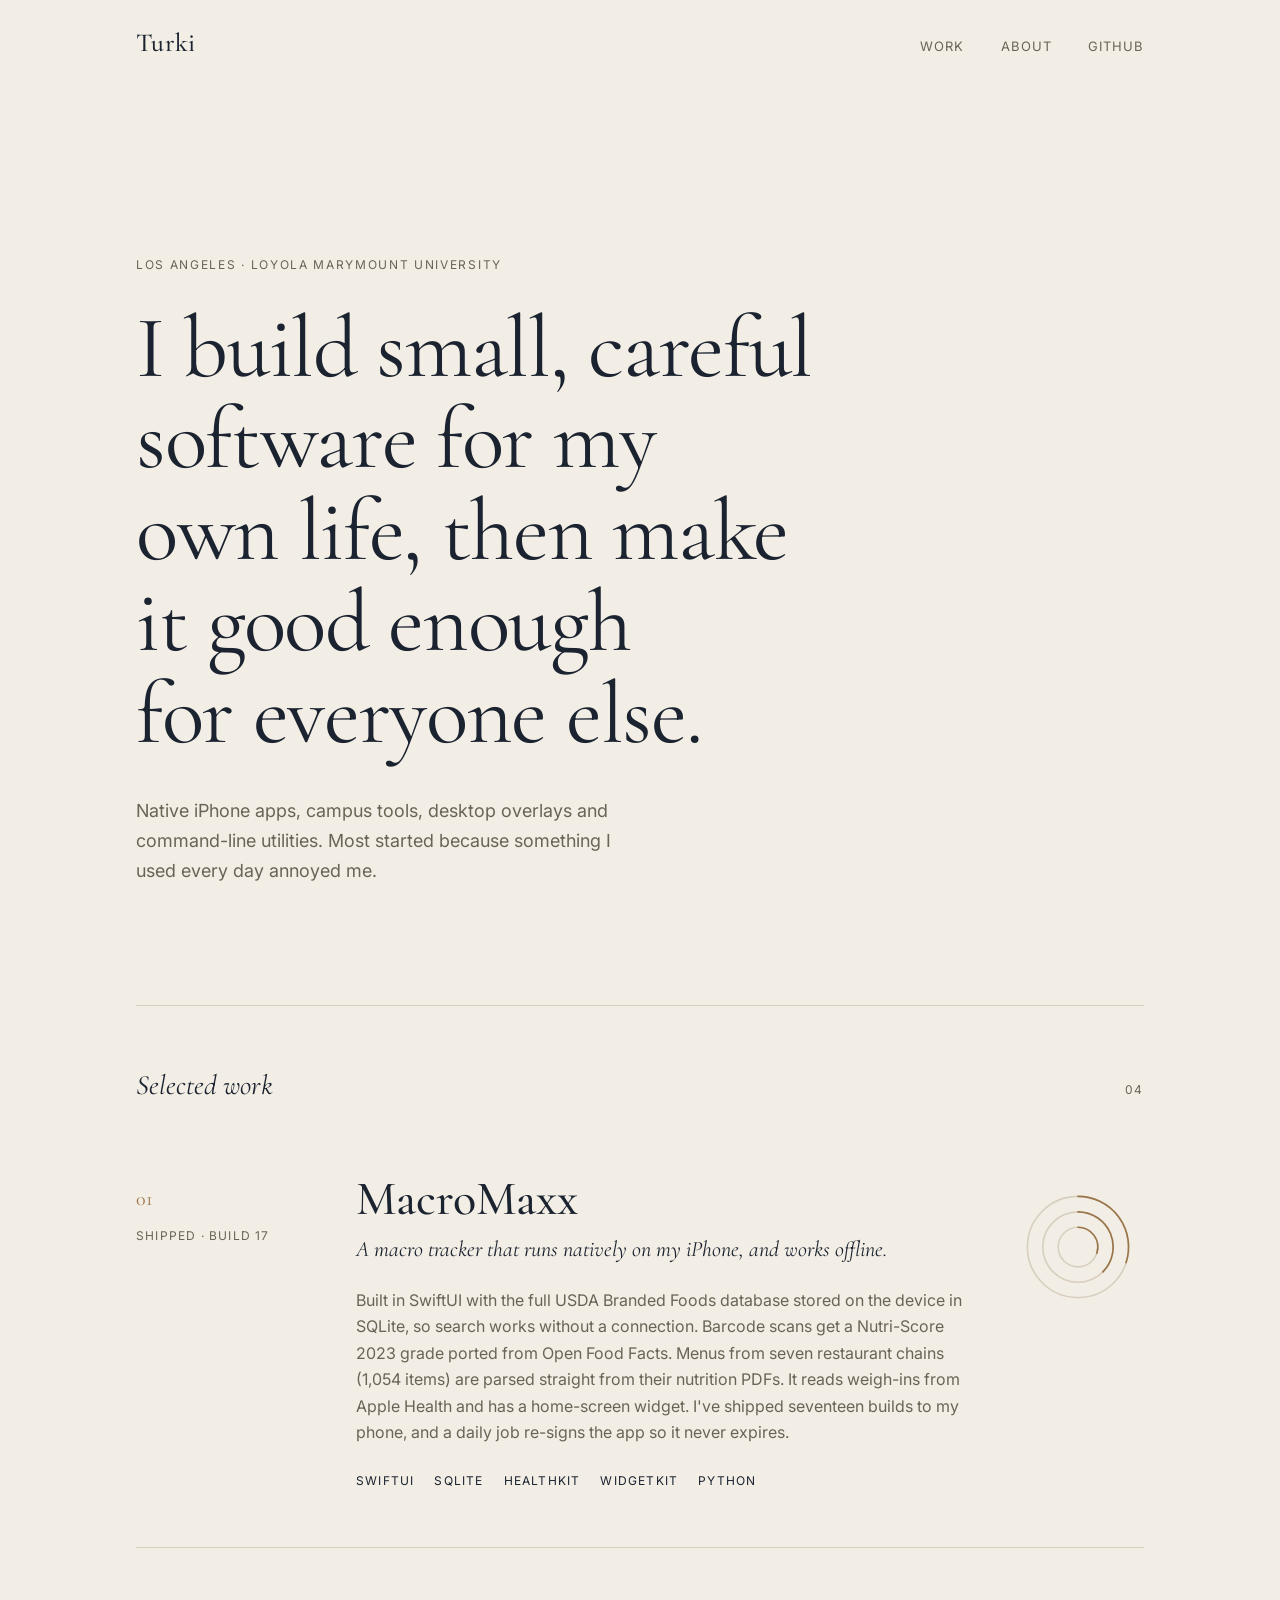
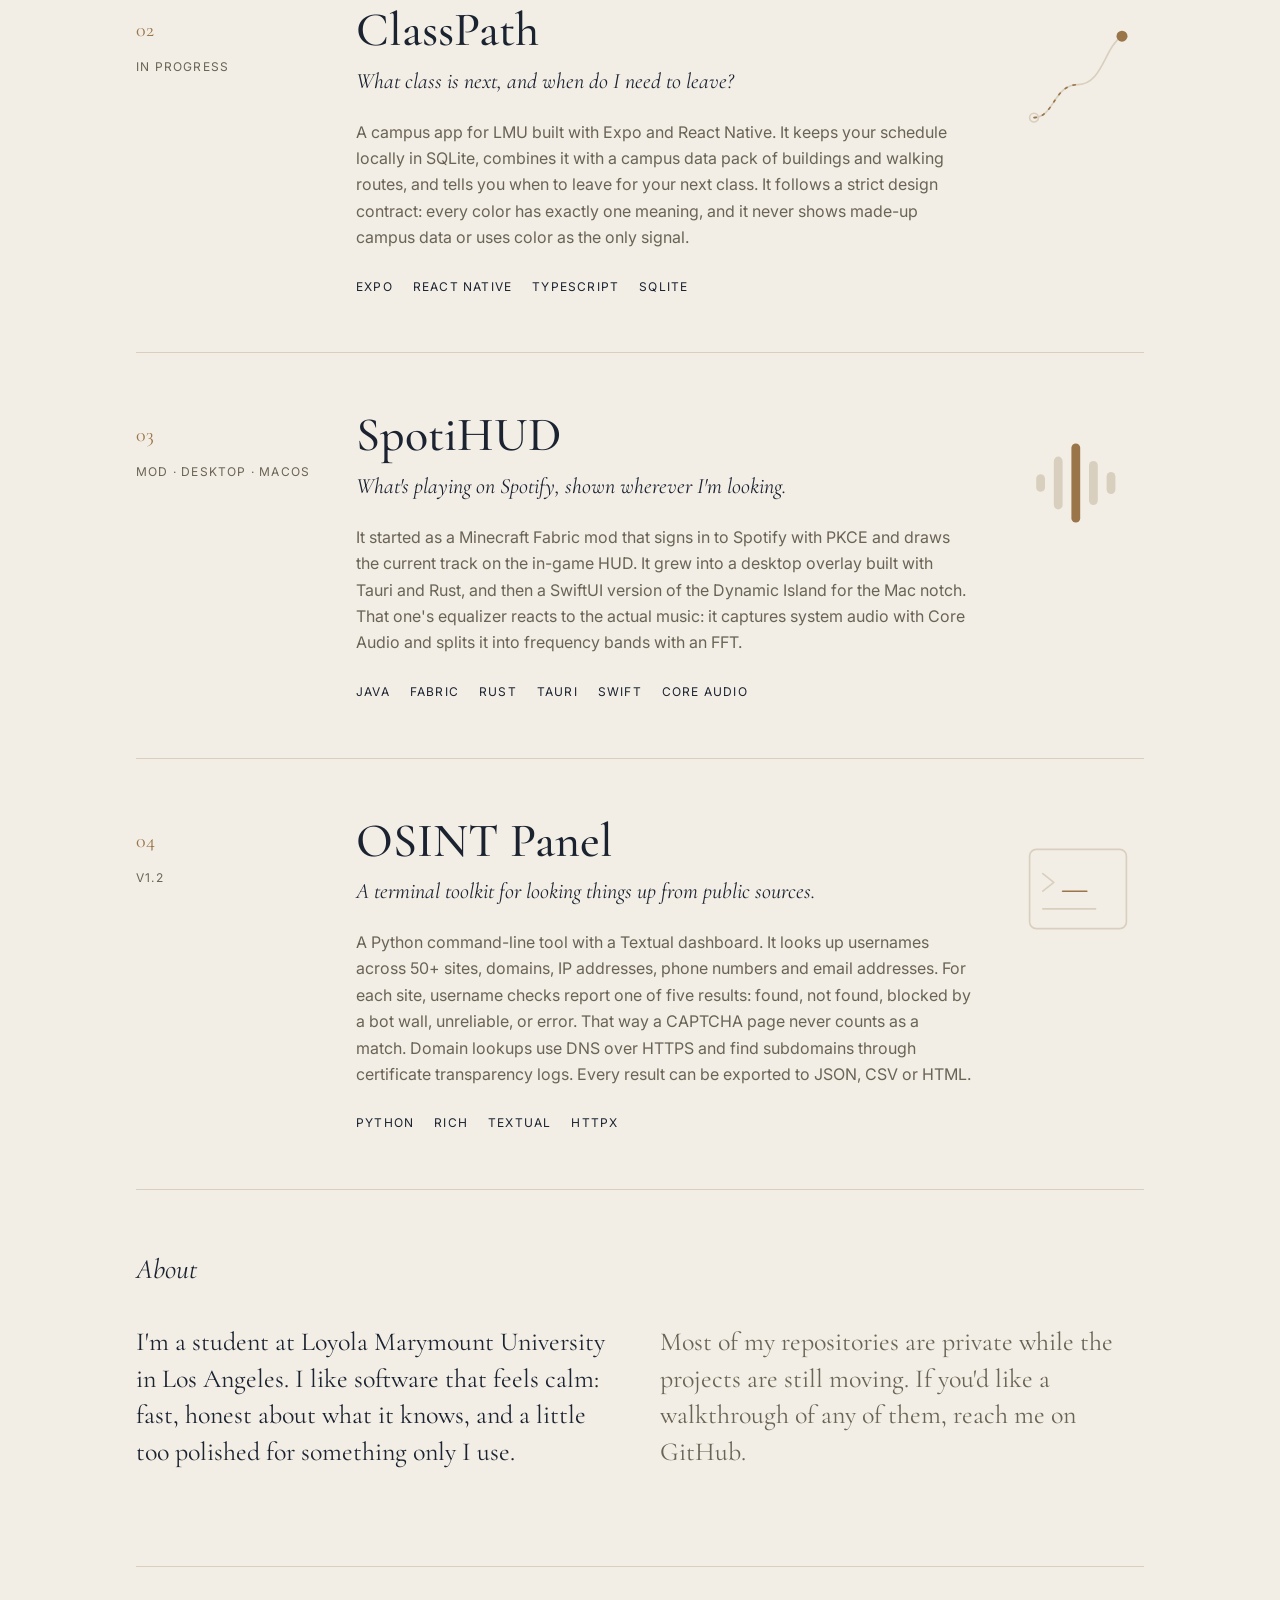
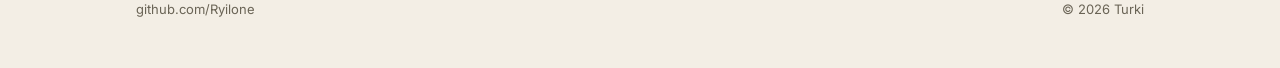
==== index.html @ 53dd29af "Initial portfolio site Co-Authored-By: Claude Opus 5.5 <noreply@anthropic.com>" ====
<!doctype html>
<html lang="en">
<head>
  <meta charset="utf-8">
  <meta name="viewport" content="width=device-width, initial-scale=1">
  <title>Turki — Software</title>
  <meta name="description" content="Turki builds careful, native-feeling software: an iPhone macro tracker, a campus schedule app, Spotify overlays, and developer tools.">
  <meta name="theme-color" content="#F3EEE5" media="(prefers-color-scheme: light)">
  <meta name="theme-color" content="#111419" media="(prefers-color-scheme: dark)">
  <link rel="icon" href="favicon.svg" type="image/svg+xml">
  <link rel="preconnect" href="https://fonts.googleapis.com">
  <link rel="preconnect" href="https://fonts.gstatic.com" crossorigin>
  <link href="https://fonts.googleapis.com/css2?family=Cormorant+Garamond:ital,wght@0,400;0,500;1,400&family=Inter:wght@400;500&display=swap" rel="stylesheet">
  <link rel="stylesheet" href="style.css">
</head>
<body>
  <header class="site-header">
    <a class="wordmark" href="#top">Turki</a>
    <nav aria-label="Primary">
      <a href="#work">Work</a>
      <a href="#about">About</a>
      <a href="https://github.com/Ryilone" rel="me">GitHub</a>
    </nav>
  </header>

  <main id="top">
    <section class="hero">
      <p class="eyebrow">Los Angeles · Loyola Marymount University</p>
      <h1>I build small, careful software for my own life, then make it good enough for everyone else.</h1>
      <p class="lede">Native iPhone apps, campus tools, desktop overlays and command-line utilities. Most started because something I used every day annoyed me.</p>
    </section>

    <section id="work" class="work" aria-labelledby="work-title">
      <div class="section-head">
        <h2 id="work-title">Selected work</h2>
        <span class="count">04</span>
      </div>

      <article class="project">
        <div class="project-meta">
          <span class="index">01</span>
          <span class="status">Shipped · Build 17</span>
        </div>
        <div class="project-body">
          <h3>MacroMaxx</h3>
          <p class="tagline">A macro tracker that runs natively on my iPhone, and works offline.</p>
          <p>Built in SwiftUI with the full USDA Branded Foods database stored on the device in SQLite, so search works without a connection. Barcode scans get a Nutri-Score 2023 grade ported from Open Food Facts. Menus from seven restaurant chains (1,054 items) are parsed straight from their nutrition PDFs. It reads weigh-ins from Apple Health and has a home-screen widget. I've shipped seventeen builds to my phone, and a daily job re-signs the app so it never expires.</p>
          <ul class="stack" aria-label="Built with">
            <li>SwiftUI</li><li>SQLite</li><li>HealthKit</li><li>WidgetKit</li><li>Python</li>
          </ul>
        </div>
        <figure class="motif" aria-hidden="true">
          <svg viewBox="0 0 120 120"><circle cx="60" cy="60" r="46"/><circle cx="60" cy="60" r="32"/><circle cx="60" cy="60" r="18"/><path class="accent" d="M60 14a46 46 0 0 1 43.7 60.2"/><path class="accent" d="M60 28a32 32 0 0 1 22.6 54.6"/><path class="accent" d="M60 42a18 18 0 0 1 17.1 23.6"/></svg>
        </figure>
      </article>

      <article class="project">
        <div class="project-meta">
          <span class="index">02</span>
          <span class="status">In progress</span>
        </div>
        <div class="project-body">
          <h3>ClassPath</h3>
          <p class="tagline">What class is next, and when do I need to leave?</p>
          <p>A campus app for LMU built with Expo and React Native. It keeps your schedule locally in SQLite, combines it with a campus data pack of buildings and walking routes, and tells you when to leave for your next class. It follows a strict design contract: every color has exactly one meaning, and it never shows made-up campus data or uses color as the only signal.</p>
          <ul class="stack" aria-label="Built with">
            <li>Expo</li><li>React Native</li><li>TypeScript</li><li>SQLite</li>
          </ul>
        </div>
        <figure class="motif" aria-hidden="true">
          <svg viewBox="0 0 120 120"><path d="M20 96c18 0 18-30 40-30s24-34 40-44"/><circle cx="20" cy="96" r="4"/><circle class="fill-accent" cx="100" cy="22" r="5"/><path class="accent dashed" d="M20 96c18 0 18-30 40-30"/></svg>
        </figure>
      </article>

      <article class="project">
        <div class="project-meta">
          <span class="index">03</span>
          <span class="status">Mod · Desktop · macOS</span>
        </div>
        <div class="project-body">
          <h3>SpotiHUD</h3>
          <p class="tagline">What's playing on Spotify, shown wherever I'm looking.</p>
          <p>It started as a Minecraft Fabric mod that signs in to Spotify with PKCE and draws the current track on the in-game HUD. It grew into a desktop overlay built with Tauri and Rust, and then a SwiftUI version of the Dynamic Island for the Mac notch. That one's equalizer reacts to the actual music: it captures system audio with Core Audio and splits it into frequency bands with an FFT.</p>
          <ul class="stack" aria-label="Built with">
            <li>Java</li><li>Fabric</li><li>Rust</li><li>Tauri</li><li>Swift</li><li>Core Audio</li>
          </ul>
        </div>
        <figure class="motif" aria-hidden="true">
          <svg viewBox="0 0 120 120"><g class="bars"><rect x="22" y="52" width="8" height="16" rx="4"/><rect x="38" y="36" width="8" height="48" rx="4"/><rect class="fill-accent" x="54" y="24" width="8" height="72" rx="4"/><rect x="70" y="40" width="8" height="40" rx="4"/><rect x="86" y="50" width="8" height="20" rx="4"/></g></svg>
        </figure>
      </article>

      <article class="project">
        <div class="project-meta">
          <span class="index">04</span>
          <span class="status">v1.2</span>
        </div>
        <div class="project-body">
          <h3>OSINT Panel</h3>
          <p class="tagline">A terminal toolkit for looking things up from public sources.</p>
          <p>A Python command-line tool with a Textual dashboard. It looks up usernames across 50+ sites, domains, IP addresses, phone numbers and email addresses. For each site, username checks report one of five results: found, not found, blocked by a bot wall, unreliable, or error. That way a CAPTCHA page never counts as a match. Domain lookups use DNS over HTTPS and find subdomains through certificate transparency logs. Every result can be exported to JSON, CSV or HTML.</p>
          <ul class="stack" aria-label="Built with">
            <li>Python</li><li>Rich</li><li>Textual</li><li>httpx</li>
          </ul>
        </div>
        <figure class="motif" aria-hidden="true">
          <svg viewBox="0 0 120 120"><rect x="16" y="24" width="88" height="72" rx="6"/><path d="M28 46l10 8-10 8"/><path class="accent" d="M46 62h22"/><path d="M28 78h48"/></svg>
        </figure>
      </article>
    </section>

    <section id="about" class="about" aria-labelledby="about-title">
      <div class="section-head">
        <h2 id="about-title">About</h2>
      </div>
      <div class="about-body">
        <p>I'm a student at Loyola Marymount University in Los Angeles. I like software that feels calm: fast, honest about what it knows, and a little too polished for something only I use.</p>
        <p>Most of my repositories are private while the projects are still moving. If you'd like a walkthrough of any of them, reach me on GitHub.</p>
      </div>
    </section>
  </main>

  <footer class="site-footer">
    <a href="https://github.com/Ryilone" rel="me">github.com/Ryilone</a>
    <span>© 2026 Turki</span>
  </footer>
</body>
</html>
---- style.css ----
:root {
  --bg: #F3EEE5;
  --surface: #EBE4D8;
  --ink: #1B2331;
  --muted: #6A6456;
  --line: #D8CFBF;
  --accent: #9A7549;
  --serif: "Cormorant Garamond", "Iowan Old Style", Georgia, serif;
  --sans: "Inter", -apple-system, BlinkMacSystemFont, "Helvetica Neue", sans-serif;
  --gutter: clamp(20px, 5vw, 56px);
  --max: 1120px;
  color-scheme: light dark;
}

@media (prefers-color-scheme: dark) {
  :root {
    --bg: #111419;
    --surface: #181C23;
    --ink: #ECE5D8;
    --muted: #9A9384;
    --line: #2A2F38;
    --accent: #C29C6B;
  }
}

*, *::before, *::after { box-sizing: border-box; }

html { scroll-behavior: smooth; }
@media (prefers-reduced-motion: reduce) { html { scroll-behavior: auto; } }

body {
  margin: 0;
  background: var(--bg);
  color: var(--ink);
  font-family: var(--sans);
  font-size: 16px;
  line-height: 1.65;
  -webkit-font-smoothing: antialiased;
  text-rendering: optimizeLegibility;
}

a { color: inherit; text-decoration: none; }
a:focus-visible { outline: 1px solid var(--accent); outline-offset: 4px; }

/* Header */
.site-header {
  position: sticky;
  top: 0;
  z-index: 10;
  display: flex;
  align-items: baseline;
  justify-content: space-between;
  padding: 22px max(var(--gutter), calc((100% - var(--max)) / 2 + var(--gutter)));
  background: color-mix(in srgb, var(--bg) 88%, transparent);
  backdrop-filter: blur(8px);
  -webkit-backdrop-filter: blur(8px);
}
.wordmark {
  font-family: var(--serif);
  font-size: 26px;
  font-weight: 500;
  letter-spacing: 0.01em;
}
.site-header nav { display: flex; gap: clamp(18px, 3vw, 36px); }
.site-header nav a {
  font-size: 13px;
  letter-spacing: 0.08em;
  text-transform: uppercase;
  color: var(--muted);
  transition: color 160ms ease;
}
.site-header nav a:hover { color: var(--ink); }

main, .site-footer {
  max-width: var(--max);
  margin: 0 auto;
  padding: 0 var(--gutter);
}

/* Hero */
.hero {
  padding: clamp(72px, 14vw, 168px) 0 clamp(64px, 10vw, 120px);
  border-bottom: 1px solid var(--line);
}
.eyebrow {
  margin: 0 0 28px;
  font-size: 12px;
  letter-spacing: 0.14em;
  text-transform: uppercase;
  color: var(--muted);
}
.hero h1 {
  margin: 0;
  max-width: 19ch;
  font-family: var(--serif);
  font-weight: 400;
  font-size: clamp(40px, 7.2vw, 88px);
  line-height: 1.04;
  letter-spacing: -0.015em;
  text-wrap: balance;
}
.lede {
  margin: 36px 0 0;
  max-width: 46ch;
  font-size: clamp(16px, 1.6vw, 18px);
  color: var(--muted);
}

/* Sections */
.section-head {
  display: flex;
  align-items: baseline;
  justify-content: space-between;
  padding: 56px 0 8px;
}
.section-head h2 {
  margin: 0;
  font-family: var(--serif);
  font-style: italic;
  font-weight: 400;
  font-size: 28px;
}
.count {
  font-size: 12px;
  letter-spacing: 0.14em;
  color: var(--muted);
}

/* Projects */
.project {
  display: grid;
  grid-template-columns: 180px minmax(0, 1fr) 132px;
  gap: 40px;
  padding: 56px 0;
  border-bottom: 1px solid var(--line);
}
.project-meta {
  display: flex;
  flex-direction: column;
  gap: 10px;
  padding-top: 10px;
}
.index {
  font-family: var(--serif);
  font-size: 20px;
  color: var(--accent);
}
.status {
  font-size: 12px;
  letter-spacing: 0.1em;
  text-transform: uppercase;
  color: var(--muted);
}
.project h3 {
  margin: 0;
  font-family: var(--serif);
  font-weight: 500;
  font-size: clamp(34px, 4.4vw, 48px);
  line-height: 1.1;
}
.tagline {
  margin: 10px 0 22px;
  font-family: var(--serif);
  font-style: italic;
  font-size: 22px;
  line-height: 1.35;
}
.project-body > p:not(.tagline) {
  margin: 0;
  max-width: 62ch;
  color: var(--muted);
}
.stack {
  display: flex;
  flex-wrap: wrap;
  gap: 8px 20px;
  margin: 26px 0 0;
  padding: 0;
  list-style: none;
}
.stack li {
  font-size: 12px;
  letter-spacing: 0.1em;
  text-transform: uppercase;
}

/* Motifs: thin line drawings, one accent stroke each */
.motif { margin: 0; padding-top: 8px; }
.motif svg {
  width: 100%;
  height: auto;
  fill: none;
  stroke: var(--line);
  stroke-width: 1.5;
  stroke-linecap: round;
  stroke-linejoin: round;
}
.motif .accent { stroke: var(--accent); }
.motif .dashed { stroke-dasharray: 2 6; }
.motif .fill-accent { fill: var(--accent); stroke: none; }
.motif .bars rect { fill: var(--line); stroke: none; }
.motif .bars rect.fill-accent { fill: var(--accent); }
@media (prefers-color-scheme: dark) {
  .motif svg { stroke: #3A404A; }
  .motif .bars rect { fill: #3A404A; }
}

/* About */
.about { padding-bottom: 96px; border-bottom: 1px solid var(--line); }
.about-body {
  display: grid;
  grid-template-columns: repeat(2, minmax(0, 1fr));
  gap: 40px;
  padding-top: 24px;
}
.about-body p {
  margin: 0;
  font-family: var(--serif);
  font-size: clamp(21px, 2.2vw, 26px);
  line-height: 1.4;
}
.about-body p + p { color: var(--muted); }

/* Footer */
.site-footer {
  display: flex;
  justify-content: space-between;
  gap: 16px;
  padding-top: 32px;
  padding-bottom: 48px;
  font-size: 13px;
  color: var(--muted);
}
.site-footer a:hover { color: var(--ink); }

/* Responsive */
@media (max-width: 860px) {
  .project { grid-template-columns: minmax(0, 1fr) 88px; gap: 24px 28px; }
  .project-meta { grid-column: 1 / -1; flex-direction: row; align-items: baseline; gap: 16px; padding: 0; }
  .motif { grid-row: 2; grid-column: 2; }
}
@media (max-width: 600px) {
  .site-header nav a:nth-child(2) { display: none; }
  .project { grid-template-columns: minmax(0, 1fr); padding: 44px 0; }
  .motif { display: none; }
  .about-body { grid-template-columns: minmax(0, 1fr); gap: 20px; }
  .site-footer { flex-direction: column; }
}
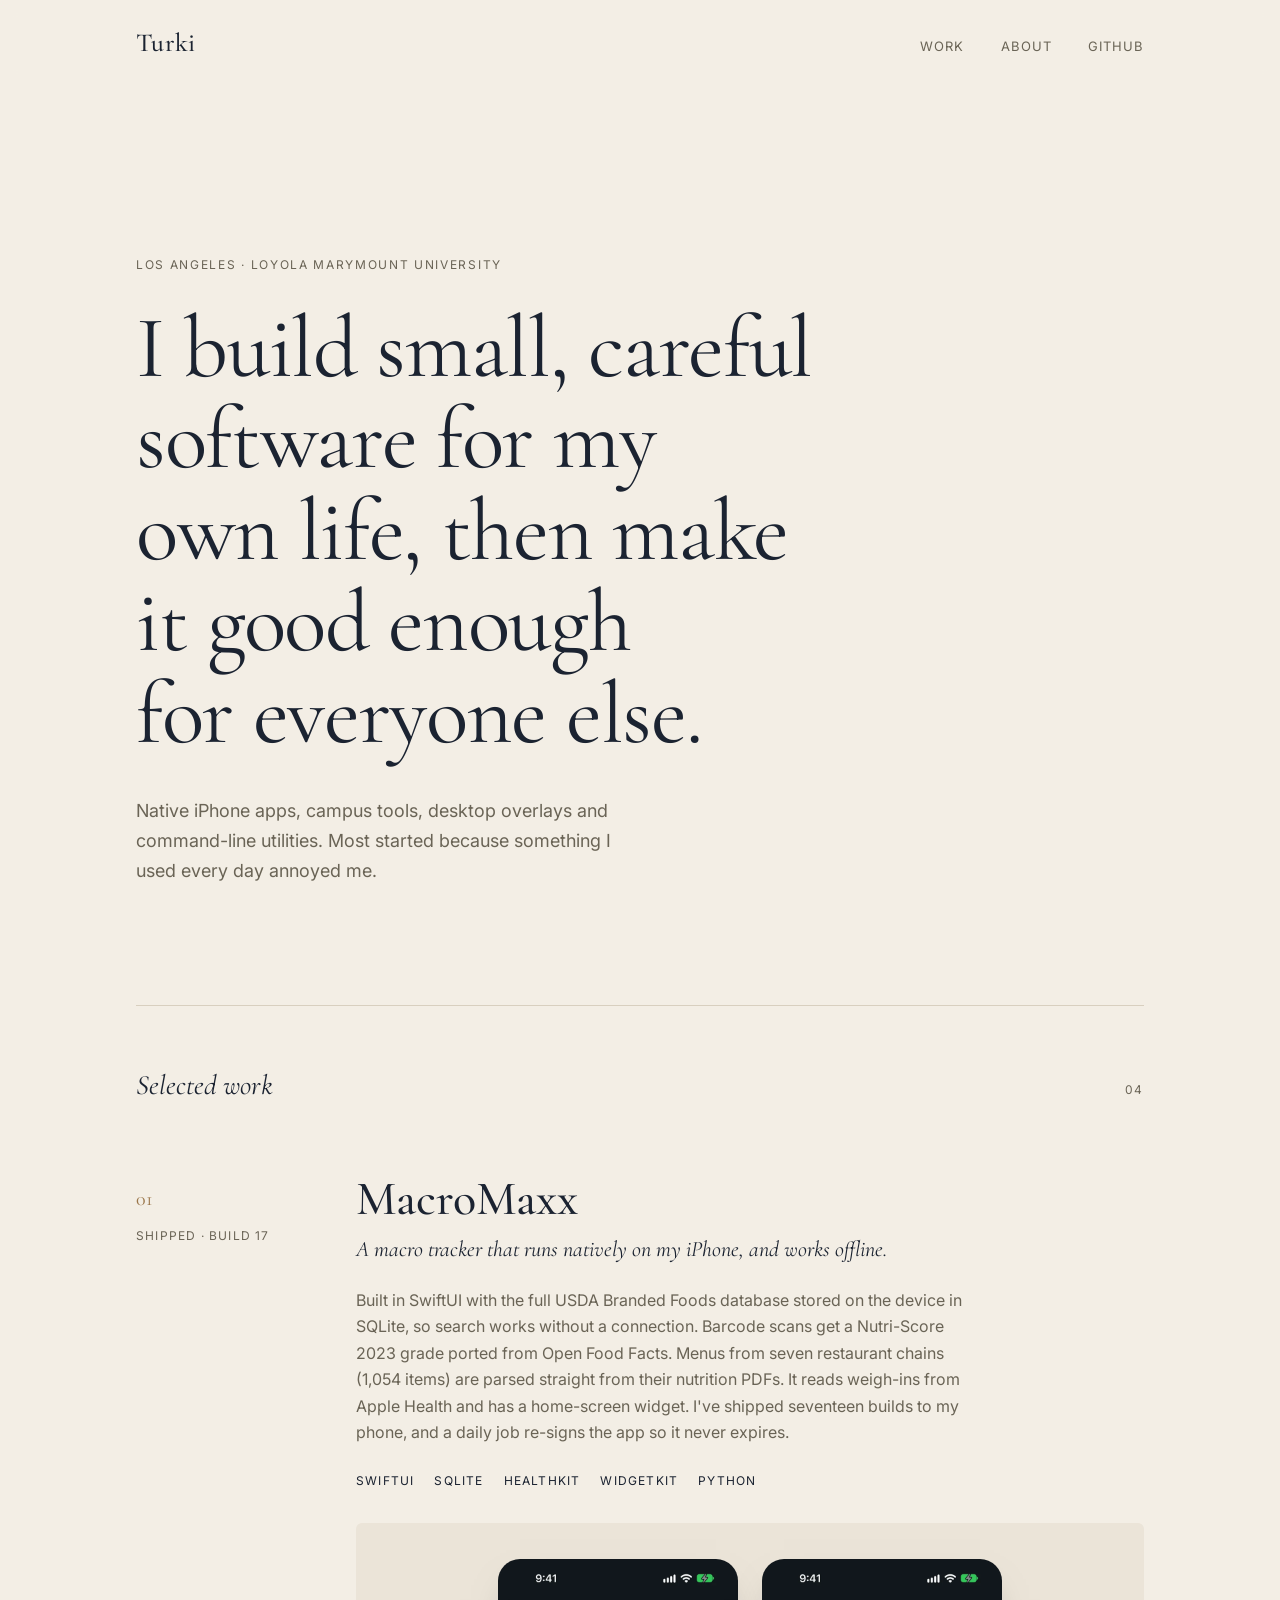
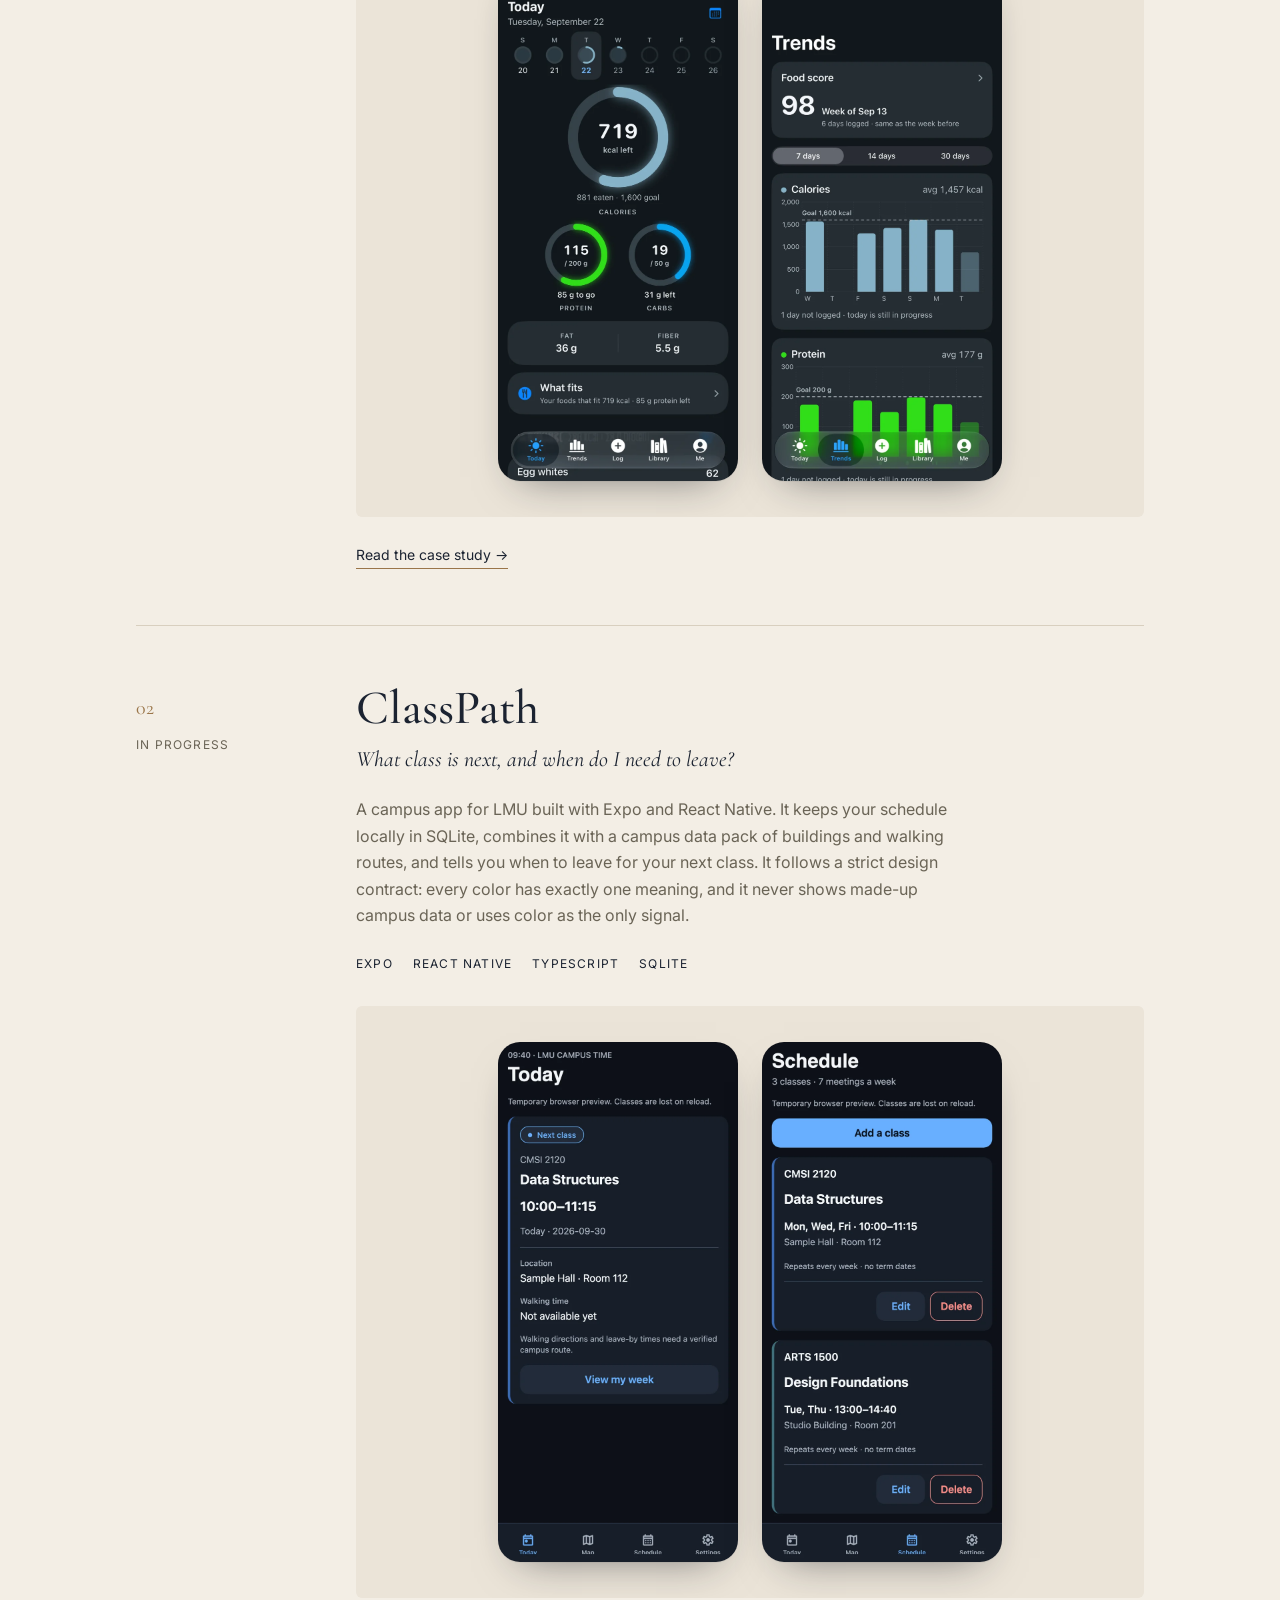
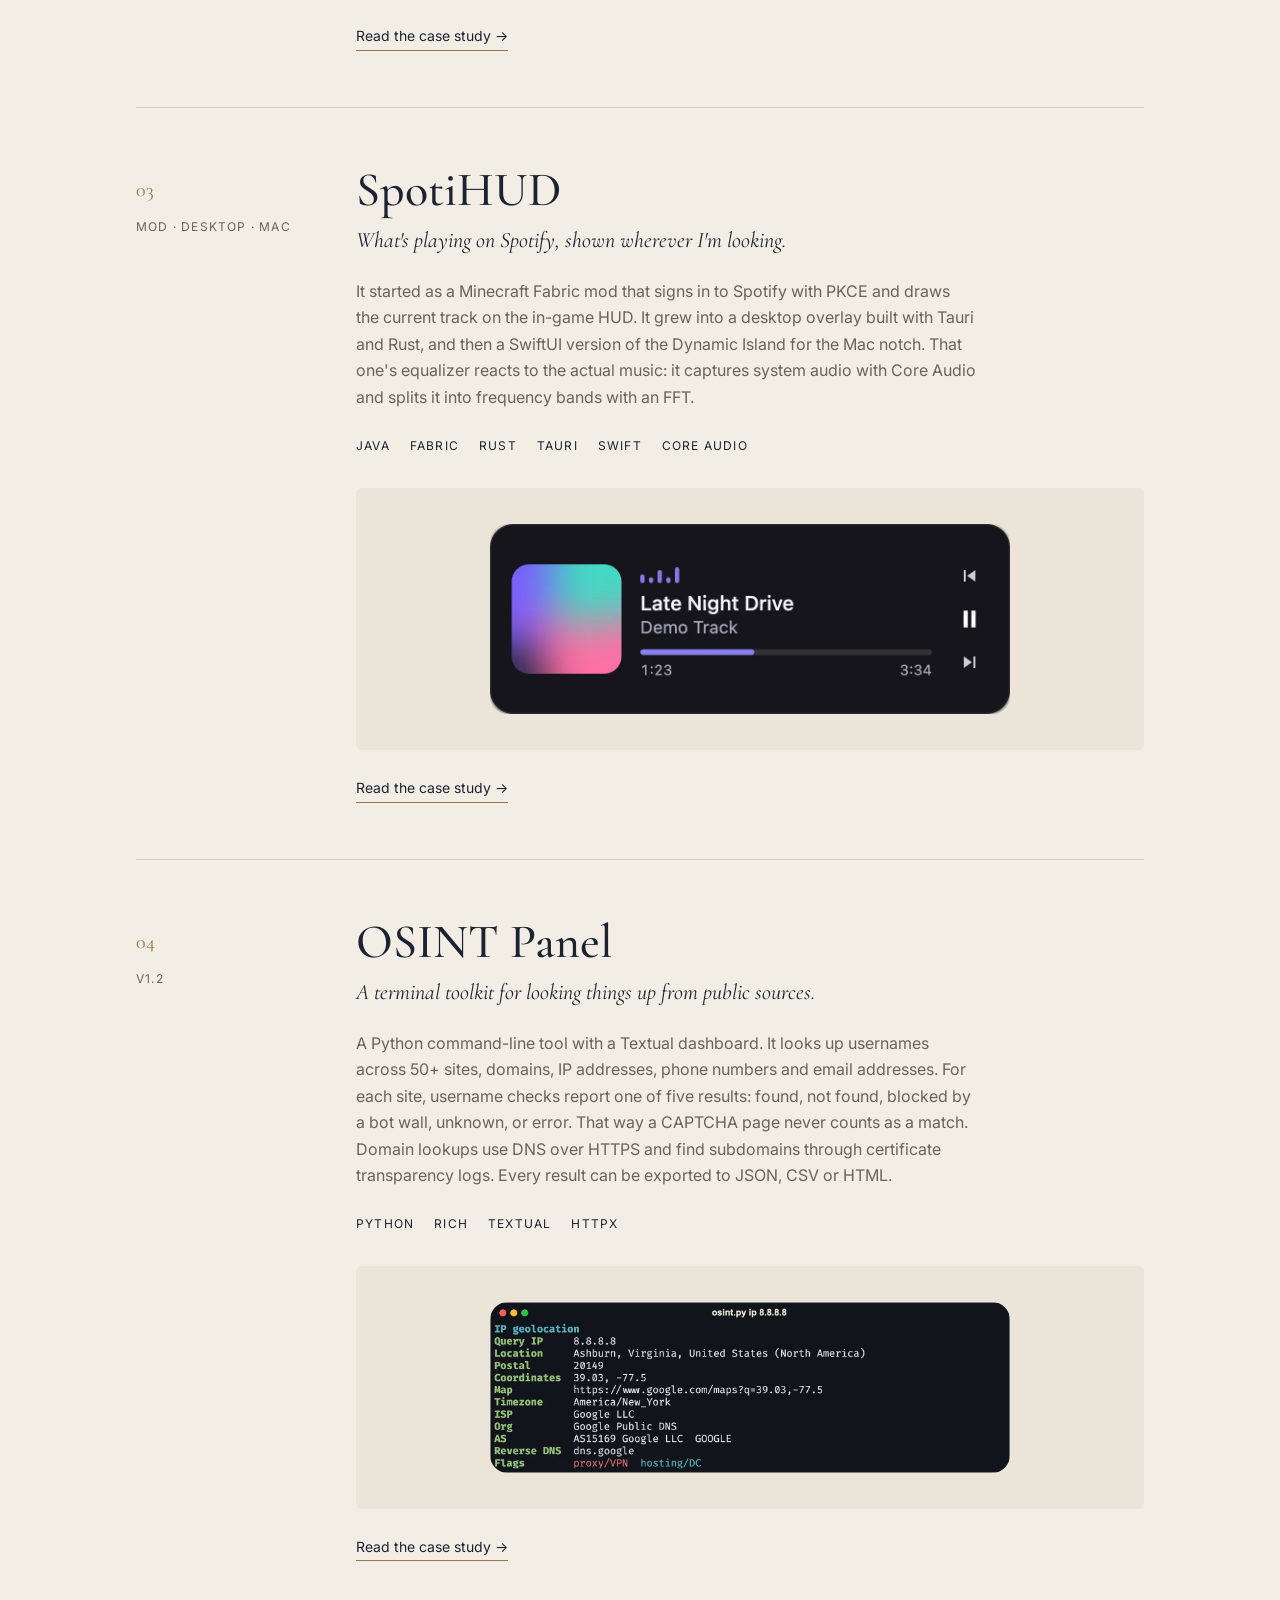
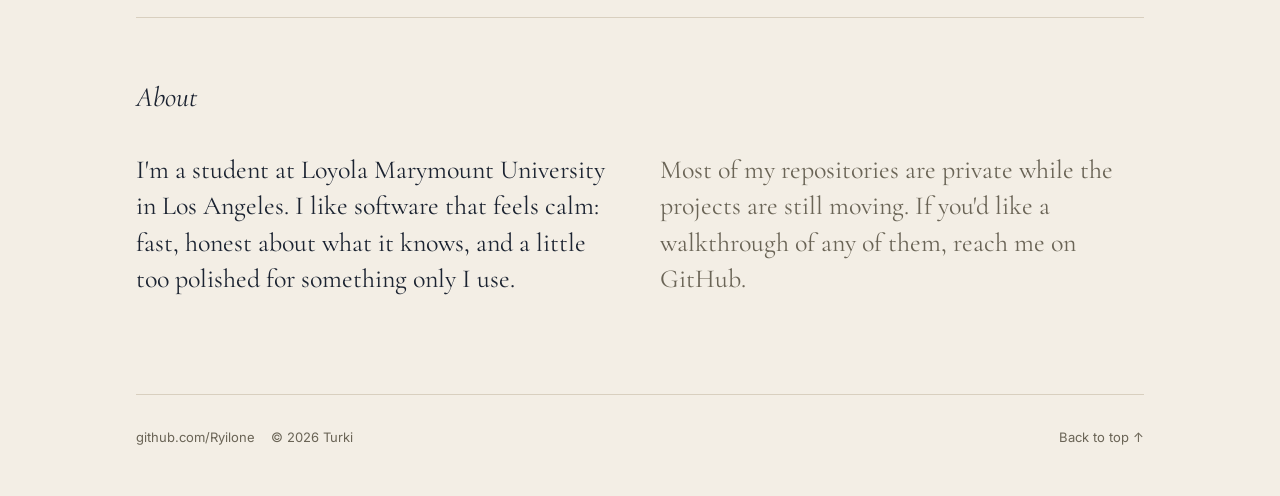
==== commit 93a7b662: "Add case studies, screenshots, link preview and 404 page - Case study pages for MacroMaxx, ClassPath" ====
--- a/index.html
+++ b/index.html
@@ -7,6 +7,16 @@
   <meta name="description" content="Turki builds careful, native-feeling software: an iPhone macro tracker, a campus schedule app, Spotify overlays, and developer tools.">
   <meta name="theme-color" content="#F3EEE5" media="(prefers-color-scheme: light)">
   <meta name="theme-color" content="#111419" media="(prefers-color-scheme: dark)">
+  <link rel="canonical" href="https://ryilone.github.io/">
+  <meta property="og:type" content="website">
+  <meta property="og:url" content="https://ryilone.github.io/">
+  <meta property="og:title" content="Turki — Software">
+  <meta property="og:description" content="Small, careful software: a native iPhone macro tracker, a campus schedule app, Spotify overlays and developer tools.">
+  <meta property="og:image" content="https://ryilone.github.io/assets/og.png">
+  <meta property="og:image:width" content="1200">
+  <meta property="og:image:height" content="630">
+  <meta property="og:image:alt" content="Turki. Small, careful software, built for my own life.">
+  <meta name="twitter:card" content="summary_large_image">
   <link rel="icon" href="favicon.svg" type="image/svg+xml">
   <link rel="preconnect" href="https://fonts.googleapis.com">
   <link rel="preconnect" href="https://fonts.gstatic.com" crossorigin>
@@ -36,80 +46,86 @@
         <span class="count">04</span>
       </div>
 
-      <article class="project">
+      <article class="project" data-reveal>
         <div class="project-meta">
           <span class="index">01</span>
           <span class="status">Shipped · Build 17</span>
         </div>
         <div class="project-body">
-          <h3>MacroMaxx</h3>
+          <h3><a href="work/macromaxx.html">MacroMaxx</a></h3>
           <p class="tagline">A macro tracker that runs natively on my iPhone, and works offline.</p>
           <p>Built in SwiftUI with the full USDA Branded Foods database stored on the device in SQLite, so search works without a connection. Barcode scans get a Nutri-Score 2023 grade ported from Open Food Facts. Menus from seven restaurant chains (1,054 items) are parsed straight from their nutrition PDFs. It reads weigh-ins from Apple Health and has a home-screen widget. I've shipped seventeen builds to my phone, and a daily job re-signs the app so it never expires.</p>
           <ul class="stack" aria-label="Built with">
             <li>SwiftUI</li><li>SQLite</li><li>HealthKit</li><li>WidgetKit</li><li>Python</li>
           </ul>
+          <div class="media phones">
+            <img src="assets/macromaxx-today.webp" width="720" height="1565" loading="lazy" alt="MacroMaxx Today screen: a calorie ring showing 719 kcal left of 1,600, with protein and carb rings below.">
+            <img src="assets/macromaxx-trends.webp" width="720" height="1565" loading="lazy" alt="MacroMaxx Trends screen: a weekly food score of 98 and daily calorie bars against a goal line.">
+          </div>
+          <a class="text-link read-more" href="work/macromaxx.html">Read the case study →</a>
         </div>
-        <figure class="motif" aria-hidden="true">
-          <svg viewBox="0 0 120 120"><circle cx="60" cy="60" r="46"/><circle cx="60" cy="60" r="32"/><circle cx="60" cy="60" r="18"/><path class="accent" d="M60 14a46 46 0 0 1 43.7 60.2"/><path class="accent" d="M60 28a32 32 0 0 1 22.6 54.6"/><path class="accent" d="M60 42a18 18 0 0 1 17.1 23.6"/></svg>
-        </figure>
       </article>
 
-      <article class="project">
+      <article class="project" data-reveal>
         <div class="project-meta">
           <span class="index">02</span>
           <span class="status">In progress</span>
         </div>
         <div class="project-body">
-          <h3>ClassPath</h3>
+          <h3><a href="work/classpath.html">ClassPath</a></h3>
           <p class="tagline">What class is next, and when do I need to leave?</p>
           <p>A campus app for LMU built with Expo and React Native. It keeps your schedule locally in SQLite, combines it with a campus data pack of buildings and walking routes, and tells you when to leave for your next class. It follows a strict design contract: every color has exactly one meaning, and it never shows made-up campus data or uses color as the only signal.</p>
           <ul class="stack" aria-label="Built with">
             <li>Expo</li><li>React Native</li><li>TypeScript</li><li>SQLite</li>
           </ul>
+          <div class="media phones">
+            <img src="assets/classpath-today.webp" width="720" height="1561" loading="lazy" alt="ClassPath Today screen showing the next class, CMSI 2120 Data Structures at 10:00 in Sample Hall.">
+            <img src="assets/classpath-schedule.webp" width="720" height="1561" loading="lazy" alt="ClassPath Schedule screen listing classes with colored edges, times and locations.">
+          </div>
+          <a class="text-link read-more" href="work/classpath.html">Read the case study →</a>
         </div>
-        <figure class="motif" aria-hidden="true">
-          <svg viewBox="0 0 120 120"><path d="M20 96c18 0 18-30 40-30s24-34 40-44"/><circle cx="20" cy="96" r="4"/><circle class="fill-accent" cx="100" cy="22" r="5"/><path class="accent dashed" d="M20 96c18 0 18-30 40-30"/></svg>
-        </figure>
       </article>
 
-      <article class="project">
+      <article class="project" data-reveal>
         <div class="project-meta">
           <span class="index">03</span>
-          <span class="status">Mod · Desktop · macOS</span>
+          <span class="status">Mod · Desktop · Mac</span>
         </div>
         <div class="project-body">
-          <h3>SpotiHUD</h3>
+          <h3><a href="work/spotihud.html">SpotiHUD</a></h3>
           <p class="tagline">What's playing on Spotify, shown wherever I'm looking.</p>
           <p>It started as a Minecraft Fabric mod that signs in to Spotify with PKCE and draws the current track on the in-game HUD. It grew into a desktop overlay built with Tauri and Rust, and then a SwiftUI version of the Dynamic Island for the Mac notch. That one's equalizer reacts to the actual music: it captures system audio with Core Audio and splits it into frequency bands with an FFT.</p>
           <ul class="stack" aria-label="Built with">
             <li>Java</li><li>Fabric</li><li>Rust</li><li>Tauri</li><li>Swift</li><li>Core Audio</li>
           </ul>
+          <div class="media wide">
+            <img src="assets/spotihud-aurora.webp" width="1080" height="396" loading="lazy" alt="SpotiHUD desktop overlay showing album art, track name, equalizer bars, progress and playback controls.">
+          </div>
+          <a class="text-link read-more" href="work/spotihud.html">Read the case study →</a>
         </div>
-        <figure class="motif" aria-hidden="true">
-          <svg viewBox="0 0 120 120"><g class="bars"><rect x="22" y="52" width="8" height="16" rx="4"/><rect x="38" y="36" width="8" height="48" rx="4"/><rect class="fill-accent" x="54" y="24" width="8" height="72" rx="4"/><rect x="70" y="40" width="8" height="40" rx="4"/><rect x="86" y="50" width="8" height="20" rx="4"/></g></svg>
-        </figure>
       </article>
 
-      <article class="project">
+      <article class="project" data-reveal>
         <div class="project-meta">
           <span class="index">04</span>
           <span class="status">v1.2</span>
         </div>
         <div class="project-body">
-          <h3>OSINT Panel</h3>
+          <h3><a href="work/osint-panel.html">OSINT Panel</a></h3>
           <p class="tagline">A terminal toolkit for looking things up from public sources.</p>
-          <p>A Python command-line tool with a Textual dashboard. It looks up usernames across 50+ sites, domains, IP addresses, phone numbers and email addresses. For each site, username checks report one of five results: found, not found, blocked by a bot wall, unreliable, or error. That way a CAPTCHA page never counts as a match. Domain lookups use DNS over HTTPS and find subdomains through certificate transparency logs. Every result can be exported to JSON, CSV or HTML.</p>
+          <p>A Python command-line tool with a Textual dashboard. It looks up usernames across 50+ sites, domains, IP addresses, phone numbers and email addresses. For each site, username checks report one of five results: found, not found, blocked by a bot wall, unknown, or error. That way a CAPTCHA page never counts as a match. Domain lookups use DNS over HTTPS and find subdomains through certificate transparency logs. Every result can be exported to JSON, CSV or HTML.</p>
           <ul class="stack" aria-label="Built with">
             <li>Python</li><li>Rich</li><li>Textual</li><li>httpx</li>
           </ul>
+          <div class="media wide">
+            <img src="assets/osint-ip.webp" width="1600" height="525" loading="lazy" alt="Terminal output of an IP lookup on 8.8.8.8 showing location, ISP, AS number and reverse DNS.">
+          </div>
+          <a class="text-link read-more" href="work/osint-panel.html">Read the case study →</a>
         </div>
-        <figure class="motif" aria-hidden="true">
-          <svg viewBox="0 0 120 120"><rect x="16" y="24" width="88" height="72" rx="6"/><path d="M28 46l10 8-10 8"/><path class="accent" d="M46 62h22"/><path d="M28 78h48"/></svg>
-        </figure>
       </article>
     </section>
 
-    <section id="about" class="about" aria-labelledby="about-title">
+    <section id="about" class="about" aria-labelledby="about-title" data-reveal>
       <div class="section-head">
         <h2 id="about-title">About</h2>
       </div>
@@ -123,6 +139,8 @@
   <footer class="site-footer">
     <a href="https://github.com/Ryilone" rel="me">github.com/Ryilone</a>
     <span>© 2026 Turki</span>
+    <a href="#top" class="to-top">Back to top ↑</a>
   </footer>
+  <script src="site.js" defer></script>
 </body>
 </html>
--- a/style.css
+++ b/style.css
@@ -129,7 +129,7 @@
 /* Projects */
 .project {
   display: grid;
-  grid-template-columns: 180px minmax(0, 1fr) 132px;
+  grid-template-columns: 180px minmax(0, 1fr);
   gap: 40px;
   padding: 56px 0;
   border-bottom: 1px solid var(--line);
@@ -151,6 +151,8 @@
   text-transform: uppercase;
   color: var(--muted);
 }
+.project h3 a { transition: color 160ms ease; }
+.project h3 a:hover { color: var(--accent); }
 .project h3 {
   margin: 0;
   font-family: var(--serif);
@@ -182,27 +184,6 @@
   font-size: 12px;
   letter-spacing: 0.1em;
   text-transform: uppercase;
-}
-
-/* Motifs: thin line drawings, one accent stroke each */
-.motif { margin: 0; padding-top: 8px; }
-.motif svg {
-  width: 100%;
-  height: auto;
-  fill: none;
-  stroke: var(--line);
-  stroke-width: 1.5;
-  stroke-linecap: round;
-  stroke-linejoin: round;
-}
-.motif .accent { stroke: var(--accent); }
-.motif .dashed { stroke-dasharray: 2 6; }
-.motif .fill-accent { fill: var(--accent); stroke: none; }
-.motif .bars rect { fill: var(--line); stroke: none; }
-.motif .bars rect.fill-accent { fill: var(--accent); }
-@media (prefers-color-scheme: dark) {
-  .motif svg { stroke: #3A404A; }
-  .motif .bars rect { fill: #3A404A; }
 }
 
 /* About */
@@ -235,14 +216,169 @@
 
 /* Responsive */
 @media (max-width: 860px) {
-  .project { grid-template-columns: minmax(0, 1fr) 88px; gap: 24px 28px; }
-  .project-meta { grid-column: 1 / -1; flex-direction: row; align-items: baseline; gap: 16px; padding: 0; }
-  .motif { grid-row: 2; grid-column: 2; }
+  .project { grid-template-columns: minmax(0, 1fr); gap: 20px; }
+  .project-meta { flex-direction: row; align-items: baseline; gap: 16px; padding: 0; }
 }
 @media (max-width: 600px) {
   .site-header nav a:nth-child(2) { display: none; }
   .project { grid-template-columns: minmax(0, 1fr); padding: 44px 0; }
-  .motif { display: none; }
   .about-body { grid-template-columns: minmax(0, 1fr); gap: 20px; }
   .site-footer { flex-direction: column; }
 }
+
+/* Scroll reveal (only when site.js opts in) */
+.reveal-ready [data-reveal] {
+  opacity: 0;
+  transform: translateY(14px);
+  transition: opacity 700ms ease, transform 700ms cubic-bezier(.2, .7, .2, 1);
+}
+.reveal-ready [data-reveal].is-visible { opacity: 1; transform: none; }
+
+.to-top { margin-left: auto; }
+@media (max-width: 600px) { .to-top { margin-left: 0; } }
+
+.text-link {
+  color: var(--ink);
+  border-bottom: 1px solid var(--accent);
+  padding-bottom: 2px;
+  transition: color 160ms ease;
+}
+.text-link:hover { color: var(--accent); }
+.not-found { border-bottom: 0; min-height: 70vh; }
+
+/* Media: phone screenshots and wide captures */
+.media {
+  display: flex;
+  gap: clamp(12px, 2.4vw, 24px);
+  margin: 32px 0 0;
+  padding: clamp(20px, 3.4vw, 36px);
+  background: var(--surface);
+  border-radius: 6px;
+  overflow: hidden;
+}
+.media.phones { justify-content: center; align-items: flex-start; }
+.media img {
+  display: block;
+  height: auto;
+  max-width: 100%;
+}
+.media.phones img {
+  width: min(46%, 240px);
+  border-radius: 22px;
+  box-shadow: 0 1px 0 rgba(0,0,0,.04), 0 18px 40px -22px rgba(20, 24, 32, .55);
+}
+.media.wide { flex-direction: column; align-items: center; }
+.media.wide img { width: min(100%, 520px); border-radius: 18px; }
+.media.stack img + img { margin-top: 4px; }
+.media figcaption, .caption {
+  font-size: 12px;
+  letter-spacing: .06em;
+  color: var(--muted);
+}
+figure.media { flex-wrap: wrap; }
+figure.media figcaption { flex-basis: 100%; text-align: center; margin-top: 4px; }
+
+.read-more { display: inline-block; margin-top: 26px; font-size: 14px; }
+
+/* Case studies */
+.back {
+  display: inline-block;
+  margin-top: clamp(40px, 7vw, 72px);
+  font-size: 12px;
+  letter-spacing: .12em;
+  text-transform: uppercase;
+  color: var(--muted);
+}
+.back:hover { color: var(--ink); }
+.case-hero { padding: 36px 0 clamp(40px, 6vw, 64px); border-bottom: 1px solid var(--line); }
+.case-hero .index { display: block; margin-bottom: 14px; }
+.case-hero h1 {
+  margin: 0;
+  font-family: var(--serif);
+  font-weight: 400;
+  font-size: clamp(48px, 8vw, 96px);
+  line-height: 1;
+  letter-spacing: -.015em;
+}
+.case-hero .tagline { margin: 18px 0 0; max-width: 32ch; font-size: clamp(22px, 2.6vw, 28px); }
+.facts {
+  display: grid;
+  grid-template-columns: repeat(4, minmax(0, 1fr));
+  gap: 24px;
+  margin: 44px 0 0;
+  padding: 0;
+}
+.facts div { border-top: 1px solid var(--line); padding-top: 14px; }
+.facts dt {
+  font-size: 11px;
+  letter-spacing: .14em;
+  text-transform: uppercase;
+  color: var(--muted);
+}
+.facts dd { margin: 6px 0 0; font-size: 15px; }
+
+.case-section {
+  display: grid;
+  grid-template-columns: 180px minmax(0, 1fr);
+  gap: 40px;
+  padding: clamp(40px, 6vw, 64px) 0;
+  border-bottom: 1px solid var(--line);
+}
+.case-section > h2 {
+  margin: 0;
+  padding-top: 4px;
+  font-family: var(--serif);
+  font-style: italic;
+  font-weight: 400;
+  font-size: 24px;
+  line-height: 1.2;
+}
+.prose { max-width: 64ch; }
+.prose > p:first-child { margin-top: 0; }
+.prose p { margin: 0 0 1.1em; }
+.prose p.lead {
+  font-family: var(--serif);
+  font-size: clamp(21px, 2.2vw, 25px);
+  line-height: 1.45;
+}
+.prose h3 {
+  margin: 36px 0 8px;
+  font-family: var(--serif);
+  font-weight: 500;
+  font-size: 24px;
+}
+.prose h3:first-child { margin-top: 0; }
+.prose ul { margin: 0 0 1.1em; padding-left: 1.1em; }
+.prose li { margin-bottom: .45em; }
+.prose li::marker { color: var(--accent); }
+.prose code {
+  font-family: ui-monospace, "SF Mono", Menlo, monospace;
+  font-size: .88em;
+  padding: 1px 5px;
+  border-radius: 4px;
+  background: var(--surface);
+}
+.prose .media { margin: 28px 0 32px; }
+
+.next-case {
+  display: flex;
+  justify-content: space-between;
+  align-items: baseline;
+  gap: 24px;
+  padding: 48px 0 72px;
+}
+.next-case span { font-size: 12px; letter-spacing: .12em; text-transform: uppercase; color: var(--muted); }
+.next-case a {
+  font-family: var(--serif);
+  font-size: clamp(30px, 4vw, 44px);
+  transition: color 160ms ease;
+}
+.next-case a:hover { color: var(--accent); }
+
+@media (max-width: 860px) {
+  .facts { grid-template-columns: repeat(2, minmax(0, 1fr)); }
+  .case-section { grid-template-columns: minmax(0, 1fr); gap: 14px; }
+}
+@media (max-width: 600px) {
+  .next-case { flex-direction: column; gap: 8px; }
+}
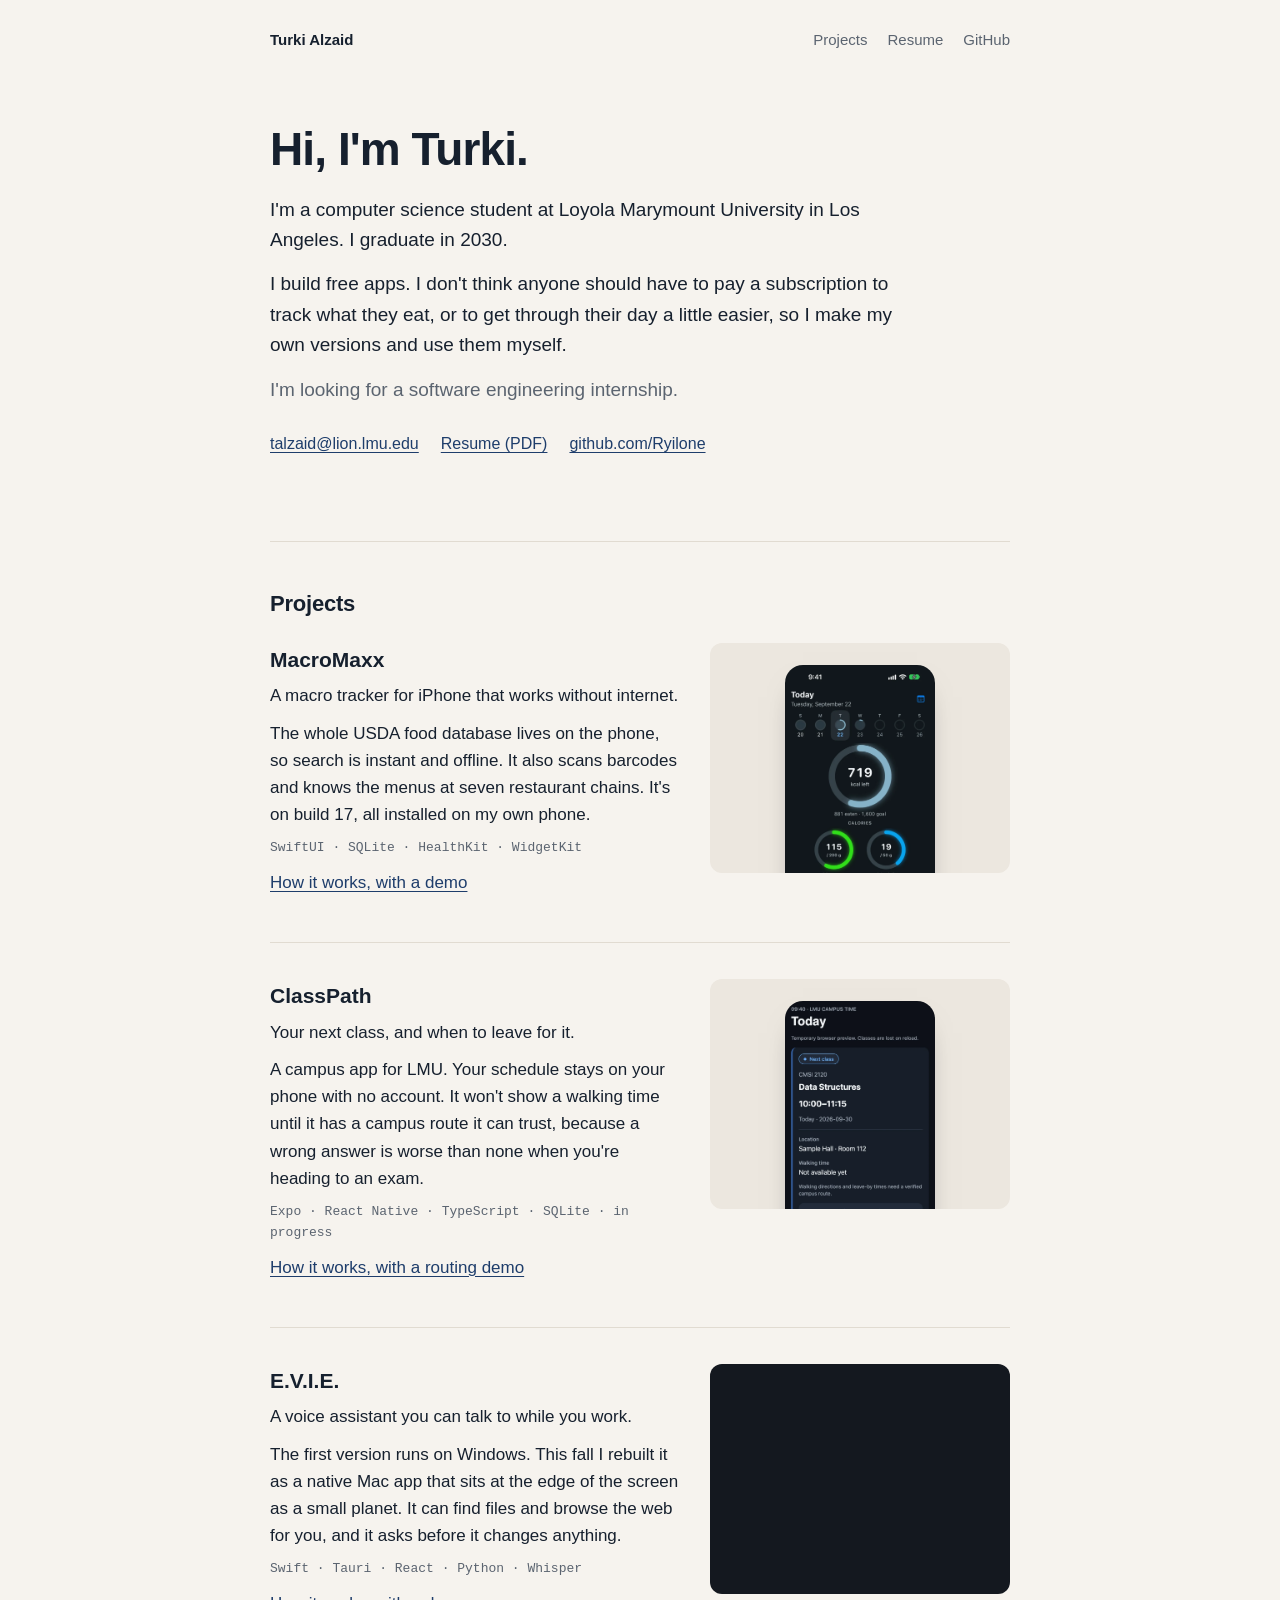
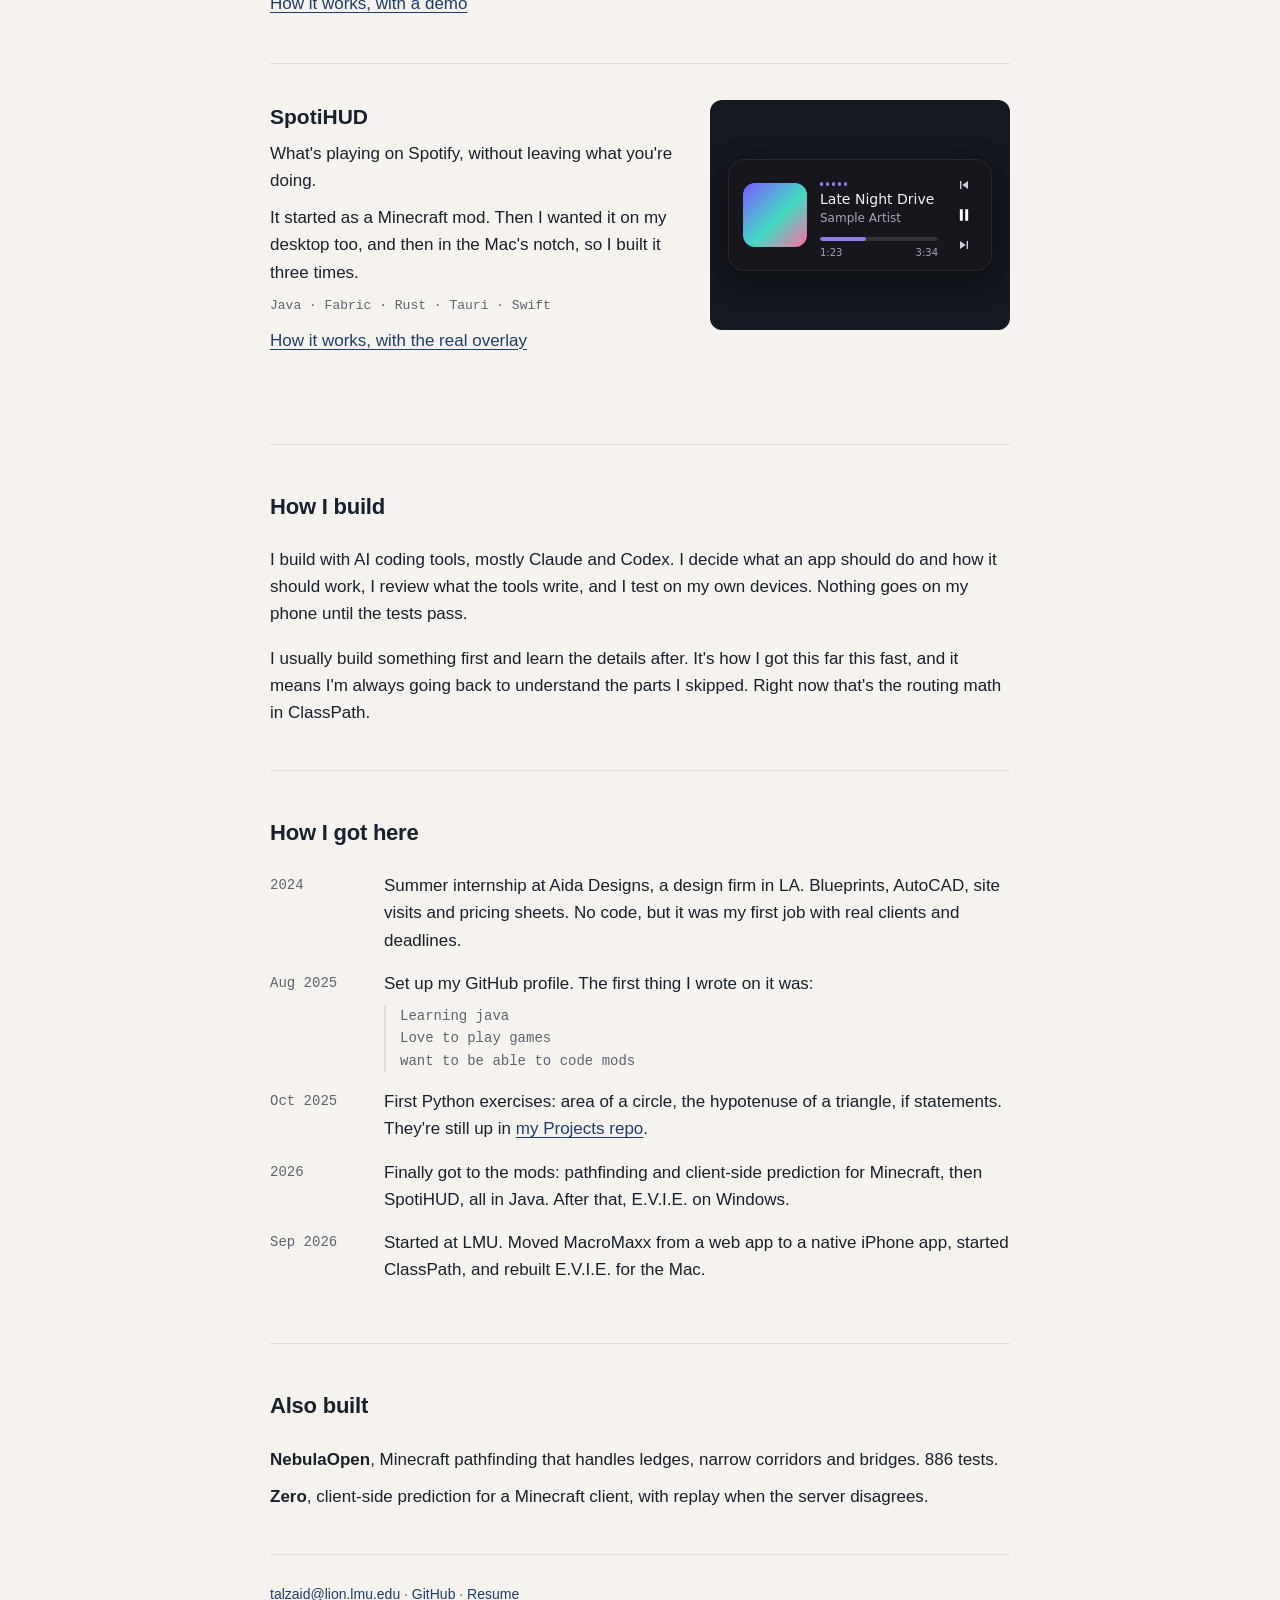
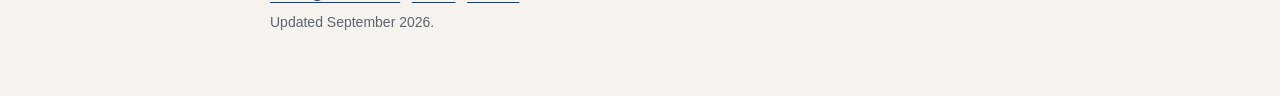
==== commit a53103aa: "Rebuild site with interactive project demos - New plain design with system fonts; copy rewritten in " ====
--- a/index.html
+++ b/index.html
@@ -3,144 +3,135 @@
 <head>
   <meta charset="utf-8">
   <meta name="viewport" content="width=device-width, initial-scale=1">
-  <title>Turki — Software</title>
-  <meta name="description" content="Turki builds careful, native-feeling software: an iPhone macro tracker, a campus schedule app, Spotify overlays, and developer tools.">
-  <meta name="theme-color" content="#F3EEE5" media="(prefers-color-scheme: light)">
-  <meta name="theme-color" content="#111419" media="(prefers-color-scheme: dark)">
+  <title>Turki Alzaid</title>
+  <meta name="description" content="Computer science student at LMU, class of 2030. I build free apps: a macro tracker for iPhone, a campus schedule app, and a voice assistant for the Mac.">
   <link rel="canonical" href="https://ryilone.github.io/">
   <meta property="og:type" content="website">
   <meta property="og:url" content="https://ryilone.github.io/">
-  <meta property="og:title" content="Turki — Software">
-  <meta property="og:description" content="Small, careful software: a native iPhone macro tracker, a campus schedule app, Spotify overlays and developer tools.">
+  <meta property="og:title" content="Turki Alzaid">
+  <meta property="og:description" content="CS student at LMU, class of 2030. I build free apps for things I don't think people should have to pay for.">
   <meta property="og:image" content="https://ryilone.github.io/assets/og.png">
   <meta property="og:image:width" content="1200">
   <meta property="og:image:height" content="630">
-  <meta property="og:image:alt" content="Turki. Small, careful software, built for my own life.">
   <meta name="twitter:card" content="summary_large_image">
+  <meta name="theme-color" content="#F6F3EE" media="(prefers-color-scheme: light)">
+  <meta name="theme-color" content="#101318" media="(prefers-color-scheme: dark)">
   <link rel="icon" href="favicon.svg" type="image/svg+xml">
-  <link rel="preconnect" href="https://fonts.googleapis.com">
-  <link rel="preconnect" href="https://fonts.gstatic.com" crossorigin>
-  <link href="https://fonts.googleapis.com/css2?family=Cormorant+Garamond:ital,wght@0,400;0,500;1,400&family=Inter:wght@400;500&display=swap" rel="stylesheet">
   <link rel="stylesheet" href="style.css">
 </head>
 <body>
-  <header class="site-header">
-    <a class="wordmark" href="#top">Turki</a>
-    <nav aria-label="Primary">
-      <a href="#work">Work</a>
-      <a href="#about">About</a>
-      <a href="https://github.com/Ryilone" rel="me">GitHub</a>
-    </nav>
-  </header>
+  <div class="wrap">
+    <header class="top">
+      <a class="home" href="./">Turki Alzaid</a>
+      <nav aria-label="Main">
+        <a href="#projects">Projects</a>
+        <a href="assets/Turki-Alzaid-Resume.pdf">Resume</a>
+        <a href="https://github.com/Ryilone">GitHub</a>
+      </nav>
+    </header>
 
-  <main id="top">
-    <section class="hero">
-      <p class="eyebrow">Los Angeles · Loyola Marymount University</p>
-      <h1>I build small, careful software for my own life, then make it good enough for everyone else.</h1>
-      <p class="lede">Native iPhone apps, campus tools, desktop overlays and command-line utilities. Most started because something I used every day annoyed me.</p>
-    </section>
+    <main>
+      <section class="intro">
+        <h1>Hi, I'm Turki.</h1>
+        <p>I'm a computer science student at Loyola Marymount University in Los Angeles. I graduate in 2030.</p>
+        <p>I build free apps. I don't think anyone should have to pay a subscription to track what they eat, or to get through their day a little easier, so I make my own versions and use them myself.</p>
+        <p class="looking">I'm looking for a software engineering internship.</p>
+        <ul class="contact">
+          <li><a href="mailto:talzaid@lion.lmu.edu">talzaid@lion.lmu.edu</a></li>
+          <li><a href="assets/Turki-Alzaid-Resume.pdf">Resume (PDF)</a></li>
+          <li><a href="https://github.com/Ryilone">github.com/Ryilone</a></li>
+        </ul>
+      </section>
 
-    <section id="work" class="work" aria-labelledby="work-title">
-      <div class="section-head">
-        <h2 id="work-title">Selected work</h2>
-        <span class="count">04</span>
-      </div>
+      <section id="projects" aria-labelledby="projects-title">
+        <h2 id="projects-title">Projects</h2>
 
-      <article class="project" data-reveal>
-        <div class="project-meta">
-          <span class="index">01</span>
-          <span class="status">Shipped · Build 17</span>
-        </div>
-        <div class="project-body">
-          <h3><a href="work/macromaxx.html">MacroMaxx</a></h3>
-          <p class="tagline">A macro tracker that runs natively on my iPhone, and works offline.</p>
-          <p>Built in SwiftUI with the full USDA Branded Foods database stored on the device in SQLite, so search works without a connection. Barcode scans get a Nutri-Score 2023 grade ported from Open Food Facts. Menus from seven restaurant chains (1,054 items) are parsed straight from their nutrition PDFs. It reads weigh-ins from Apple Health and has a home-screen widget. I've shipped seventeen builds to my phone, and a daily job re-signs the app so it never expires.</p>
-          <ul class="stack" aria-label="Built with">
-            <li>SwiftUI</li><li>SQLite</li><li>HealthKit</li><li>WidgetKit</li><li>Python</li>
-          </ul>
-          <div class="media phones">
-            <img src="assets/macromaxx-today.webp" width="720" height="1565" loading="lazy" alt="MacroMaxx Today screen: a calorie ring showing 719 kcal left of 1,600, with protein and carb rings below.">
-            <img src="assets/macromaxx-trends.webp" width="720" height="1565" loading="lazy" alt="MacroMaxx Trends screen: a weekly food score of 98 and daily calorie bars against a goal line.">
+        <article class="project">
+          <div>
+            <h3><a href="work/macromaxx.html">MacroMaxx</a></h3>
+            <p class="what">A macro tracker for iPhone that works without internet.</p>
+            <p>The whole USDA food database lives on the phone, so search is instant and offline. It also scans barcodes and knows the menus at seven restaurant chains. It's on build 17, all installed on my own phone.</p>
+            <p class="meta">SwiftUI · SQLite · HealthKit · WidgetKit</p>
+            <p><a href="work/macromaxx.html">How it works, with a demo</a></p>
           </div>
-          <a class="text-link read-more" href="work/macromaxx.html">Read the case study →</a>
-        </div>
-      </article>
+          <a class="thumb" href="work/macromaxx.html" aria-hidden="true" tabindex="-1">
+            <img class="phone" src="assets/macromaxx-today.webp" width="720" height="1565" alt="" loading="lazy">
+          </a>
+        </article>
 
-      <article class="project" data-reveal>
-        <div class="project-meta">
-          <span class="index">02</span>
-          <span class="status">In progress</span>
-        </div>
-        <div class="project-body">
-          <h3><a href="work/classpath.html">ClassPath</a></h3>
-          <p class="tagline">What class is next, and when do I need to leave?</p>
-          <p>A campus app for LMU built with Expo and React Native. It keeps your schedule locally in SQLite, combines it with a campus data pack of buildings and walking routes, and tells you when to leave for your next class. It follows a strict design contract: every color has exactly one meaning, and it never shows made-up campus data or uses color as the only signal.</p>
-          <ul class="stack" aria-label="Built with">
-            <li>Expo</li><li>React Native</li><li>TypeScript</li><li>SQLite</li>
-          </ul>
-          <div class="media phones">
-            <img src="assets/classpath-today.webp" width="720" height="1561" loading="lazy" alt="ClassPath Today screen showing the next class, CMSI 2120 Data Structures at 10:00 in Sample Hall.">
-            <img src="assets/classpath-schedule.webp" width="720" height="1561" loading="lazy" alt="ClassPath Schedule screen listing classes with colored edges, times and locations.">
+        <article class="project">
+          <div>
+            <h3><a href="work/classpath.html">ClassPath</a></h3>
+            <p class="what">Your next class, and when to leave for it.</p>
+            <p>A campus app for LMU. Your schedule stays on your phone with no account. It won't show a walking time until it has a campus route it can trust, because a wrong answer is worse than none when you're heading to an exam.</p>
+            <p class="meta">Expo · React Native · TypeScript · SQLite · in progress</p>
+            <p><a href="work/classpath.html">How it works, with a routing demo</a></p>
           </div>
-          <a class="text-link read-more" href="work/classpath.html">Read the case study →</a>
-        </div>
-      </article>
+          <a class="thumb" href="work/classpath.html" aria-hidden="true" tabindex="-1">
+            <img class="phone" src="assets/classpath-today.webp" width="720" height="1561" alt="" loading="lazy">
+          </a>
+        </article>
 
-      <article class="project" data-reveal>
-        <div class="project-meta">
-          <span class="index">03</span>
-          <span class="status">Mod · Desktop · Mac</span>
-        </div>
-        <div class="project-body">
-          <h3><a href="work/spotihud.html">SpotiHUD</a></h3>
-          <p class="tagline">What's playing on Spotify, shown wherever I'm looking.</p>
-          <p>It started as a Minecraft Fabric mod that signs in to Spotify with PKCE and draws the current track on the in-game HUD. It grew into a desktop overlay built with Tauri and Rust, and then a SwiftUI version of the Dynamic Island for the Mac notch. That one's equalizer reacts to the actual music: it captures system audio with Core Audio and splits it into frequency bands with an FFT.</p>
-          <ul class="stack" aria-label="Built with">
-            <li>Java</li><li>Fabric</li><li>Rust</li><li>Tauri</li><li>Swift</li><li>Core Audio</li>
-          </ul>
-          <div class="media wide">
-            <img src="assets/spotihud-aurora.webp" width="1080" height="396" loading="lazy" alt="SpotiHUD desktop overlay showing album art, track name, equalizer bars, progress and playback controls.">
+        <article class="project">
+          <div>
+            <h3><a href="work/evie.html">E.V.I.E.</a></h3>
+            <p class="what">A voice assistant you can talk to while you work.</p>
+            <p>The first version runs on Windows. This fall I rebuilt it as a native Mac app that sits at the edge of the screen as a small planet. It can find files and browse the web for you, and it asks before it changes anything.</p>
+            <p class="meta">Swift · Tauri · React · Python · Whisper</p>
+            <p><a href="work/evie.html">How it works, with a demo</a></p>
           </div>
-          <a class="text-link read-more" href="work/spotihud.html">Read the case study →</a>
-        </div>
-      </article>
+          <div class="thumb dark" aria-hidden="true">
+            <div class="sat" data-saturn data-auto><noscript><img class="planet" src="assets/evie-saturn.webp" width="406" height="380" alt=""></noscript></div>
+          </div>
+        </article>
 
-      <article class="project" data-reveal>
-        <div class="project-meta">
-          <span class="index">04</span>
-          <span class="status">v1.2</span>
-        </div>
-        <div class="project-body">
-          <h3><a href="work/osint-panel.html">OSINT Panel</a></h3>
-          <p class="tagline">A terminal toolkit for looking things up from public sources.</p>
-          <p>A Python command-line tool with a Textual dashboard. It looks up usernames across 50+ sites, domains, IP addresses, phone numbers and email addresses. For each site, username checks report one of five results: found, not found, blocked by a bot wall, unknown, or error. That way a CAPTCHA page never counts as a match. Domain lookups use DNS over HTTPS and find subdomains through certificate transparency logs. Every result can be exported to JSON, CSV or HTML.</p>
-          <ul class="stack" aria-label="Built with">
-            <li>Python</li><li>Rich</li><li>Textual</li><li>httpx</li>
-          </ul>
-          <div class="media wide">
-            <img src="assets/osint-ip.webp" width="1600" height="525" loading="lazy" alt="Terminal output of an IP lookup on 8.8.8.8 showing location, ISP, AS number and reverse DNS.">
+        <article class="project">
+          <div>
+            <h3><a href="work/spotihud.html">SpotiHUD</a></h3>
+            <p class="what">What's playing on Spotify, without leaving what you're doing.</p>
+            <p>It started as a Minecraft mod. Then I wanted it on my desktop too, and then in the Mac's notch, so I built it three times.</p>
+            <p class="meta">Java · Fabric · Rust · Tauri · Swift</p>
+            <p><a href="work/spotihud.html">How it works, with the real overlay</a></p>
           </div>
-          <a class="text-link read-more" href="work/osint-panel.html">Read the case study →</a>
-        </div>
-      </article>
-    </section>
+          <div class="thumb dark" aria-hidden="true">
+            <div class="sh-wrap"><div id="hud-home" data-hud data-auto-theme></div></div>
+          </div>
+        </article>
+      </section>
 
-    <section id="about" class="about" aria-labelledby="about-title" data-reveal>
-      <div class="section-head">
-        <h2 id="about-title">About</h2>
-      </div>
-      <div class="about-body">
-        <p>I'm a student at Loyola Marymount University in Los Angeles. I like software that feels calm: fast, honest about what it knows, and a little too polished for something only I use.</p>
-        <p>Most of my repositories are private while the projects are still moving. If you'd like a walkthrough of any of them, reach me on GitHub.</p>
-      </div>
-    </section>
-  </main>
+      <section aria-labelledby="how-title">
+        <h2 id="how-title">How I build</h2>
+        <p>I build with AI coding tools, mostly Claude and Codex. I decide what an app should do and how it should work, I review what the tools write, and I test on my own devices. Nothing goes on my phone until the tests pass.</p>
+        <p>I usually build something first and learn the details after. It's how I got this far this fast, and it means I'm always going back to understand the parts I skipped. Right now that's the routing math in ClassPath.</p>
+      </section>
 
-  <footer class="site-footer">
-    <a href="https://github.com/Ryilone" rel="me">github.com/Ryilone</a>
-    <span>© 2026 Turki</span>
-    <a href="#top" class="to-top">Back to top ↑</a>
-  </footer>
-  <script src="site.js" defer></script>
+      <section aria-labelledby="path-title">
+        <h2 id="path-title">How I got here</h2>
+        <ol class="timeline">
+          <li><time>2024</time><div>Summer internship at Aida Designs, a design firm in LA. Blueprints, AutoCAD, site visits and pricing sheets. No code, but it was my first job with real clients and deadlines.</div></li>
+          <li><time>Aug 2025</time><div>Set up my GitHub profile. The first thing I wrote on it was:
+            <blockquote>Learning java<br>Love to play games<br>want to be able to code mods</blockquote></div></li>
+          <li><time>Oct 2025</time><div>First Python exercises: area of a circle, the hypotenuse of a triangle, if statements. They're still up in <a href="https://github.com/Ryilone/Projects">my Projects repo</a>.</div></li>
+          <li><time>2026</time><div>Finally got to the mods: pathfinding and client-side prediction for Minecraft, then SpotiHUD, all in Java. After that, E.V.I.E. on Windows.</div></li>
+          <li><time>Sep 2026</time><div>Started at LMU. Moved MacroMaxx from a web app to a native iPhone app, started ClassPath, and rebuilt E.V.I.E. for the Mac.</div></li>
+        </ol>
+      </section>
+
+      <section aria-labelledby="also-title">
+        <h2 id="also-title">Also built</h2>
+        <ul class="also">
+          <li><strong>NebulaOpen</strong>, Minecraft pathfinding that handles ledges, narrow corridors and bridges. 886 tests.</li>
+          <li><strong>Zero</strong>, client-side prediction for a Minecraft client, with replay when the server disagrees.</li>
+        </ul>
+      </section>
+    </main>
+
+    <footer>
+      <p><a href="mailto:talzaid@lion.lmu.edu">talzaid@lion.lmu.edu</a> · <a href="https://github.com/Ryilone">GitHub</a> · <a href="assets/Turki-Alzaid-Resume.pdf">Resume</a></p>
+      <p>Updated September 2026.</p>
+    </footer>
+  </div>
+  <script src="js/saturn.js" defer></script>
+  <script src="js/hud.js" defer></script>
 </body>
 </html>
--- a/style.css
+++ b/style.css
@@ -1,384 +1,393 @@
 :root {
-  --bg: #F3EEE5;
-  --surface: #EBE4D8;
-  --ink: #1B2331;
-  --muted: #6A6456;
-  --line: #D8CFBF;
-  --accent: #9A7549;
-  --serif: "Cormorant Garamond", "Iowan Old Style", Georgia, serif;
-  --sans: "Inter", -apple-system, BlinkMacSystemFont, "Helvetica Neue", sans-serif;
-  --gutter: clamp(20px, 5vw, 56px);
-  --max: 1120px;
+  --bg: #F6F3EE;
+  --ink: #16202E;
+  --muted: #5B6470;
+  --line: #E1DBD1;
+  --link: #1E3D6B;
+  --panel: #ECE7DF;
+  --screen: #14181F;
+  --sans: -apple-system, BlinkMacSystemFont, "SF Pro Text", "Segoe UI", Roboto, Helvetica, Arial, sans-serif;
+  --mono: ui-monospace, "SF Mono", Menlo, Consolas, monospace;
   color-scheme: light dark;
 }
 
 @media (prefers-color-scheme: dark) {
   :root {
-    --bg: #111419;
-    --surface: #181C23;
-    --ink: #ECE5D8;
-    --muted: #9A9384;
-    --line: #2A2F38;
-    --accent: #C29C6B;
+    --bg: #101318;
+    --ink: #E8E5DF;
+    --muted: #9BA2AD;
+    --line: #262B33;
+    --link: #A9C2E8;
+    --panel: #181C23;
+    --screen: #0B0E12;
   }
 }
 
 *, *::before, *::after { box-sizing: border-box; }
-
-html { scroll-behavior: smooth; }
-@media (prefers-reduced-motion: reduce) { html { scroll-behavior: auto; } }
 
 body {
   margin: 0;
   background: var(--bg);
   color: var(--ink);
   font-family: var(--sans);
-  font-size: 16px;
-  line-height: 1.65;
+  font-size: 17px;
+  line-height: 1.6;
   -webkit-font-smoothing: antialiased;
-  text-rendering: optimizeLegibility;
-}
-
-a { color: inherit; text-decoration: none; }
-a:focus-visible { outline: 1px solid var(--accent); outline-offset: 4px; }
-
-/* Header */
-.site-header {
-  position: sticky;
-  top: 0;
-  z-index: 10;
+}
+
+a { color: var(--link); text-decoration: underline; text-decoration-thickness: 1px; text-underline-offset: 3px; }
+a:hover { text-decoration-thickness: 2px; }
+a:focus-visible { outline: 2px solid var(--link); outline-offset: 3px; border-radius: 2px; }
+
+.wrap {
+  max-width: 780px;
+  margin: 0 auto;
+  padding: 0 20px;
+}
+
+/* Top bar */
+.top {
   display: flex;
+  justify-content: space-between;
   align-items: baseline;
-  justify-content: space-between;
-  padding: 22px max(var(--gutter), calc((100% - var(--max)) / 2 + var(--gutter)));
-  background: color-mix(in srgb, var(--bg) 88%, transparent);
-  backdrop-filter: blur(8px);
-  -webkit-backdrop-filter: blur(8px);
-}
-.wordmark {
-  font-family: var(--serif);
-  font-size: 26px;
-  font-weight: 500;
-  letter-spacing: 0.01em;
-}
-.site-header nav { display: flex; gap: clamp(18px, 3vw, 36px); }
-.site-header nav a {
-  font-size: 13px;
-  letter-spacing: 0.08em;
-  text-transform: uppercase;
-  color: var(--muted);
-  transition: color 160ms ease;
-}
-.site-header nav a:hover { color: var(--ink); }
-
-main, .site-footer {
-  max-width: var(--max);
-  margin: 0 auto;
-  padding: 0 var(--gutter);
-}
-
-/* Hero */
-.hero {
-  padding: clamp(72px, 14vw, 168px) 0 clamp(64px, 10vw, 120px);
-  border-bottom: 1px solid var(--line);
-}
-.eyebrow {
-  margin: 0 0 28px;
-  font-size: 12px;
-  letter-spacing: 0.14em;
-  text-transform: uppercase;
-  color: var(--muted);
-}
-.hero h1 {
-  margin: 0;
-  max-width: 19ch;
-  font-family: var(--serif);
-  font-weight: 400;
-  font-size: clamp(40px, 7.2vw, 88px);
-  line-height: 1.04;
-  letter-spacing: -0.015em;
-  text-wrap: balance;
-}
-.lede {
-  margin: 36px 0 0;
-  max-width: 46ch;
-  font-size: clamp(16px, 1.6vw, 18px);
-  color: var(--muted);
-}
-
-/* Sections */
-.section-head {
-  display: flex;
-  align-items: baseline;
-  justify-content: space-between;
-  padding: 56px 0 8px;
-}
-.section-head h2 {
-  margin: 0;
-  font-family: var(--serif);
-  font-style: italic;
-  font-weight: 400;
-  font-size: 28px;
-}
-.count {
-  font-size: 12px;
-  letter-spacing: 0.14em;
-  color: var(--muted);
-}
-
-/* Projects */
-.project {
-  display: grid;
-  grid-template-columns: 180px minmax(0, 1fr);
-  gap: 40px;
-  padding: 56px 0;
-  border-bottom: 1px solid var(--line);
-}
-.project-meta {
-  display: flex;
-  flex-direction: column;
-  gap: 10px;
-  padding-top: 10px;
-}
-.index {
-  font-family: var(--serif);
-  font-size: 20px;
-  color: var(--accent);
-}
-.status {
-  font-size: 12px;
-  letter-spacing: 0.1em;
-  text-transform: uppercase;
-  color: var(--muted);
-}
-.project h3 a { transition: color 160ms ease; }
-.project h3 a:hover { color: var(--accent); }
-.project h3 {
-  margin: 0;
-  font-family: var(--serif);
-  font-weight: 500;
-  font-size: clamp(34px, 4.4vw, 48px);
+  gap: 16px;
+  padding: 28px 0 0;
+  font-size: 15px;
+}
+.top .home { color: var(--ink); font-weight: 600; text-decoration: none; }
+.top nav { display: flex; gap: 20px; }
+.top nav a { color: var(--muted); text-decoration: none; }
+.top nav a:hover { color: var(--ink); }
+
+/* Intro */
+.intro { padding: 72px 0 40px; }
+.intro h1 {
+  margin: 0 0 20px;
+  font-size: clamp(34px, 6vw, 46px);
   line-height: 1.1;
-}
-.tagline {
-  margin: 10px 0 22px;
-  font-family: var(--serif);
-  font-style: italic;
-  font-size: 22px;
-  line-height: 1.35;
-}
-.project-body > p:not(.tagline) {
-  margin: 0;
-  max-width: 62ch;
-  color: var(--muted);
-}
-.stack {
+  letter-spacing: -0.02em;
+}
+.intro p { margin: 0 0 14px; max-width: 60ch; font-size: 19px; }
+.intro .looking { color: var(--muted); }
+.contact {
   display: flex;
   flex-wrap: wrap;
-  gap: 8px 20px;
+  gap: 8px 22px;
   margin: 26px 0 0;
   padding: 0;
   list-style: none;
-}
-.stack li {
-  font-size: 12px;
-  letter-spacing: 0.1em;
-  text-transform: uppercase;
-}
-
-/* About */
-.about { padding-bottom: 96px; border-bottom: 1px solid var(--line); }
-.about-body {
+  font-size: 16px;
+}
+
+h2 {
+  margin: 0 0 22px;
+  padding-top: 44px;
+  border-top: 1px solid var(--line);
+  font-size: 22px;
+  letter-spacing: -0.01em;
+}
+section { margin-bottom: 44px; }
+
+/* Project list */
+.project {
   display: grid;
-  grid-template-columns: repeat(2, minmax(0, 1fr));
-  gap: 40px;
-  padding-top: 24px;
-}
-.about-body p {
-  margin: 0;
-  font-family: var(--serif);
-  font-size: clamp(21px, 2.2vw, 26px);
-  line-height: 1.4;
-}
-.about-body p + p { color: var(--muted); }
-
-/* Footer */
-.site-footer {
+  grid-template-columns: minmax(0, 1fr) 300px;
+  gap: 28px;
+  align-items: start;
+  padding: 0 0 36px;
+  margin: 0 0 36px;
+  border-bottom: 1px solid var(--line);
+}
+.project:last-child { border-bottom: 0; margin-bottom: 0; }
+.project h3 { margin: 0 0 6px; font-size: 21px; }
+.project h3 a { color: var(--ink); text-decoration: none; }
+.project h3 a:hover { text-decoration: underline; }
+.project p { margin: 0 0 10px; }
+.project .what { font-weight: 500; }
+.meta { font-family: var(--mono); font-size: 13px; color: var(--muted); }
+
+.thumb {
   display: flex;
-  justify-content: space-between;
-  gap: 16px;
-  padding-top: 32px;
-  padding-bottom: 48px;
-  font-size: 13px;
+  justify-content: center;
+  align-items: flex-start;
+  height: 230px;
+  overflow: hidden;
+  border-radius: 12px;
+  background: var(--panel);
+  text-decoration: none;
+}
+.thumb.dark { background: var(--screen); align-items: center; }
+.thumb img { display: block; height: auto; }
+.thumb .phone {
+  width: 150px;
+  margin-top: 22px;
+  border-radius: 18px;
+  box-shadow: 0 14px 30px -18px rgba(10, 14, 20, .6);
+}
+.thumb .wide { width: 88%; border-radius: 12px; }
+.thumb .planet { width: 190px; }
+
+/* Plain lists */
+.timeline, .also { margin: 0; padding: 0; list-style: none; }
+.timeline li {
+  display: grid;
+  grid-template-columns: 96px minmax(0, 1fr);
+  gap: 18px;
+  padding: 0 0 16px;
+}
+.timeline time { font-family: var(--mono); font-size: 14px; color: var(--muted); padding-top: 2px; }
+.also li { margin-bottom: 10px; }
+
+blockquote {
+  margin: 8px 0 0;
+  padding-left: 14px;
+  border-left: 2px solid var(--line);
+  font-family: var(--mono);
+  font-size: 14px;
   color: var(--muted);
 }
-.site-footer a:hover { color: var(--ink); }
-
-/* Responsive */
-@media (max-width: 860px) {
-  .project { grid-template-columns: minmax(0, 1fr); gap: 20px; }
-  .project-meta { flex-direction: row; align-items: baseline; gap: 16px; padding: 0; }
-}
-@media (max-width: 600px) {
-  .site-header nav a:nth-child(2) { display: none; }
-  .project { grid-template-columns: minmax(0, 1fr); padding: 44px 0; }
-  .about-body { grid-template-columns: minmax(0, 1fr); gap: 20px; }
-  .site-footer { flex-direction: column; }
-}
-
-/* Scroll reveal (only when site.js opts in) */
-.reveal-ready [data-reveal] {
-  opacity: 0;
-  transform: translateY(14px);
-  transition: opacity 700ms ease, transform 700ms cubic-bezier(.2, .7, .2, 1);
-}
-.reveal-ready [data-reveal].is-visible { opacity: 1; transform: none; }
-
-.to-top { margin-left: auto; }
-@media (max-width: 600px) { .to-top { margin-left: 0; } }
-
-.text-link {
-  color: var(--ink);
-  border-bottom: 1px solid var(--accent);
-  padding-bottom: 2px;
-  transition: color 160ms ease;
-}
-.text-link:hover { color: var(--accent); }
-.not-found { border-bottom: 0; min-height: 70vh; }
-
-/* Media: phone screenshots and wide captures */
-.media {
+
+footer {
+  padding: 28px 0 56px;
+  border-top: 1px solid var(--line);
+  font-size: 14px;
+  color: var(--muted);
+}
+footer p { margin: 0 0 6px; }
+
+/* Project pages */
+.page-head { padding: 64px 0 28px; }
+.page-head h1 {
+  margin: 0 0 12px;
+  font-size: clamp(34px, 6vw, 46px);
+  line-height: 1.1;
+  letter-spacing: -0.02em;
+}
+.page-head .lede { margin: 0 0 16px; font-size: 20px; max-width: 52ch; }
+.facts, .prose .facts { margin: 0; padding: 0; list-style: none; font-family: var(--mono); font-size: 13px; color: var(--muted); }
+.facts li { display: inline; }
+.facts li + li::before { content: " · "; }
+
+.shots {
   display: flex;
-  gap: clamp(12px, 2.4vw, 24px);
-  margin: 32px 0 0;
-  padding: clamp(20px, 3.4vw, 36px);
-  background: var(--surface);
-  border-radius: 6px;
-  overflow: hidden;
-}
-.media.phones { justify-content: center; align-items: flex-start; }
-.media img {
-  display: block;
-  height: auto;
-  max-width: 100%;
-}
-.media.phones img {
-  width: min(46%, 240px);
-  border-radius: 22px;
-  box-shadow: 0 1px 0 rgba(0,0,0,.04), 0 18px 40px -22px rgba(20, 24, 32, .55);
-}
-.media.wide { flex-direction: column; align-items: center; }
-.media.wide img { width: min(100%, 520px); border-radius: 18px; }
-.media.stack img + img { margin-top: 4px; }
-.media figcaption, .caption {
-  font-size: 12px;
-  letter-spacing: .06em;
-  color: var(--muted);
-}
-figure.media { flex-wrap: wrap; }
-figure.media figcaption { flex-basis: 100%; text-align: center; margin-top: 4px; }
-
-.read-more { display: inline-block; margin-top: 26px; font-size: 14px; }
-
-/* Case studies */
-.back {
-  display: inline-block;
-  margin-top: clamp(40px, 7vw, 72px);
-  font-size: 12px;
-  letter-spacing: .12em;
-  text-transform: uppercase;
-  color: var(--muted);
-}
-.back:hover { color: var(--ink); }
-.case-hero { padding: 36px 0 clamp(40px, 6vw, 64px); border-bottom: 1px solid var(--line); }
-.case-hero .index { display: block; margin-bottom: 14px; }
-.case-hero h1 {
-  margin: 0;
-  font-family: var(--serif);
-  font-weight: 400;
-  font-size: clamp(48px, 8vw, 96px);
-  line-height: 1;
-  letter-spacing: -.015em;
-}
-.case-hero .tagline { margin: 18px 0 0; max-width: 32ch; font-size: clamp(22px, 2.6vw, 28px); }
-.facts {
-  display: grid;
-  grid-template-columns: repeat(4, minmax(0, 1fr));
-  gap: 24px;
-  margin: 44px 0 0;
-  padding: 0;
-}
-.facts div { border-top: 1px solid var(--line); padding-top: 14px; }
-.facts dt {
-  font-size: 11px;
-  letter-spacing: .14em;
-  text-transform: uppercase;
-  color: var(--muted);
-}
-.facts dd { margin: 6px 0 0; font-size: 15px; }
-
-.case-section {
-  display: grid;
-  grid-template-columns: 180px minmax(0, 1fr);
-  gap: 40px;
-  padding: clamp(40px, 6vw, 64px) 0;
-  border-bottom: 1px solid var(--line);
-}
-.case-section > h2 {
-  margin: 0;
-  padding-top: 4px;
-  font-family: var(--serif);
-  font-style: italic;
-  font-weight: 400;
-  font-size: 24px;
-  line-height: 1.2;
-}
-.prose { max-width: 64ch; }
-.prose > p:first-child { margin-top: 0; }
-.prose p { margin: 0 0 1.1em; }
-.prose p.lead {
-  font-family: var(--serif);
-  font-size: clamp(21px, 2.2vw, 25px);
-  line-height: 1.45;
-}
-.prose h3 {
-  margin: 36px 0 8px;
-  font-family: var(--serif);
-  font-weight: 500;
-  font-size: 24px;
-}
-.prose h3:first-child { margin-top: 0; }
-.prose ul { margin: 0 0 1.1em; padding-left: 1.1em; }
-.prose li { margin-bottom: .45em; }
-.prose li::marker { color: var(--accent); }
+  justify-content: center;
+  gap: 20px;
+  margin: 12px 0 8px;
+  padding: 28px 20px;
+  border-radius: 14px;
+  background: var(--panel);
+}
+.shots.dark { background: var(--screen); flex-direction: column; align-items: center; }
+.shots img { display: block; height: auto; max-width: 100%; }
+.shots .phone { width: min(46%, 250px); border-radius: 22px; box-shadow: 0 16px 36px -20px rgba(10, 14, 20, .6); }
+.shots .wide { width: min(100%, 500px); border-radius: 14px; }
+.shots .planet { width: min(70%, 300px); }
+.caption { margin: 0 0 40px; font-size: 14px; color: var(--muted); text-align: center; }
+
+.prose h2 { font-size: 21px; }
+.prose p, .prose ul { max-width: 64ch; }
+.prose ul { padding-left: 1.2em; }
+.prose li { margin-bottom: 6px; }
 .prose code {
-  font-family: ui-monospace, "SF Mono", Menlo, monospace;
-  font-size: .88em;
+  font-family: var(--mono);
+  font-size: 0.86em;
   padding: 1px 5px;
   border-radius: 4px;
-  background: var(--surface);
-}
-.prose .media { margin: 28px 0 32px; }
-
-.next-case {
-  display: flex;
-  justify-content: space-between;
-  align-items: baseline;
-  gap: 24px;
-  padding: 48px 0 72px;
-}
-.next-case span { font-size: 12px; letter-spacing: .12em; text-transform: uppercase; color: var(--muted); }
-.next-case a {
-  font-family: var(--serif);
-  font-size: clamp(30px, 4vw, 44px);
-  transition: color 160ms ease;
-}
-.next-case a:hover { color: var(--accent); }
-
-@media (max-width: 860px) {
-  .facts { grid-template-columns: repeat(2, minmax(0, 1fr)); }
-  .case-section { grid-template-columns: minmax(0, 1fr); gap: 14px; }
-}
-@media (max-width: 600px) {
-  .next-case { flex-direction: column; gap: 8px; }
-}
+  background: var(--panel);
+}
+
+.next { padding: 8px 0 40px; font-size: 17px; }
+
+/* Small screens */
+@media (max-width: 700px) {
+  body { font-size: 16px; }
+  .intro { padding-top: 48px; }
+  .intro p { font-size: 17px; }
+  .project { grid-template-columns: minmax(0, 1fr); gap: 16px; }
+  .project .thumb { order: -1; }
+  .timeline li { grid-template-columns: minmax(0, 1fr); gap: 2px; }
+  .top nav { gap: 14px; }
+}
+
+/* ---------- Demos ---------- */
+:root { --bad: #B3412E; --warn: #9A6A12; }
+@media (prefers-color-scheme: dark) { :root { --bad: #F08A75; --warn: #E7B45A; } }
+
+.demo {
+  margin: 8px 0 12px;
+  padding: 20px;
+  border-radius: 14px;
+  background: var(--panel);
+}
+.demo-label {
+  margin: 0 0 14px;
+  font-family: var(--mono);
+  font-size: 12px;
+  color: var(--muted);
+}
+.demo-row { display: flex; flex-wrap: wrap; align-items: center; gap: 10px 14px; margin: 0 0 14px; font-size: 15px; }
+.demo-row label { display: inline-flex; align-items: center; gap: 6px; }
+.demo select, .demo input[type="time"] {
+  font: inherit; font-size: 15px; color: var(--ink);
+  padding: 5px 8px; border: 1px solid var(--line); border-radius: 8px; background: var(--bg);
+}
+.btn {
+  font: inherit; font-size: 15px; font-weight: 500; cursor: pointer;
+  padding: 7px 14px; border-radius: 9px; border: 1px solid var(--line);
+  background: var(--bg); color: var(--ink);
+  transition: transform 0.08s ease, border-color 0.15s ease;
+}
+.btn:hover { border-color: var(--muted); }
+.btn:active { transform: scale(0.97); }
+.btn.primary { background: var(--ink); color: var(--bg); border-color: var(--ink); }
+.btn:focus-visible { outline: 2px solid var(--link); outline-offset: 2px; }
+.demo-out { margin: 12px 0 2px; font-weight: 500; min-height: 1.6em; }
+.demo-sub { margin: 0; font-size: 14px; color: var(--muted); min-height: 1.4em; }
+.linkish { font: inherit; color: var(--link); background: none; border: 0; padding: 0; cursor: pointer; text-decoration: underline; text-underline-offset: 3px; }
+
+/* ClassPath routing map */
+.rt-map { display: block; width: 100%; height: auto; border-radius: 10px; background: var(--bg); touch-action: manipulation; }
+.rt-edge { stroke: var(--muted); stroke-opacity: 0.4; stroke-width: 3; stroke-linecap: round; transition: stroke 0.2s; }
+.rt-edge.is-blocked { stroke: var(--bad); stroke-opacity: 0.9; stroke-dasharray: 2 7; }
+.rt-hit { stroke: transparent; stroke-width: 18; cursor: pointer; }
+.rt-hit:hover { stroke: var(--muted); stroke-opacity: 0.12; }
+.rt-path { fill: none; stroke: var(--link); stroke-width: 5; stroke-linecap: round; stroke-linejoin: round; }
+.rt-node circle { fill: var(--bg); stroke: var(--muted); stroke-width: 1.5; transition: fill 0.2s, stroke 0.2s; }
+.rt-building { cursor: pointer; }
+.rt-building circle { stroke: var(--ink); stroke-width: 2; }
+.rt-building text { font: 600 13px var(--sans); fill: var(--ink); paint-order: stroke; stroke: var(--bg); stroke-width: 4px; stroke-linejoin: round; }
+.rt-node.is-open circle { stroke: var(--link); stroke-width: 2.5; }
+.rt-node.is-closed circle { fill: var(--link); fill-opacity: 0.28; stroke: var(--link); }
+.rt-node.is-from circle, .rt-node.is-to circle { fill: var(--link); fill-opacity: 1; stroke: var(--link); }
+
+/* MacroMaxx mini app */
+.mm { display: grid; grid-template-columns: 250px minmax(0, 1fr); gap: 20px; align-items: start; }
+.mm-screen { padding: 18px 16px 16px; border-radius: 22px; background: #121418; color: #ECEEF2; text-align: center; }
+.mm-rings { position: relative; width: 168px; margin: 0 auto; }
+.mm-rings svg { display: block; width: 100%; height: auto; transform: rotate(-90deg); }
+.mm-rings circle { fill: none; stroke-width: 9; stroke-linecap: round; }
+.mm-rings .track { stroke: #2A3038; }
+.mm-ring { transition: stroke-dashoffset 0.7s cubic-bezier(.2,.8,.2,1); }
+.mm-kcal-ring { stroke: #8DB8D0; filter: drop-shadow(0 0 4px rgba(141,184,208,.45)); }
+.mm-center { position: absolute; inset: 0; display: flex; flex-direction: column; justify-content: center; }
+.mm-center b { font-size: 34px; line-height: 1; letter-spacing: -0.5px; font-variant-numeric: tabular-nums; }
+.mm-center span { font-size: 13px; color: #A9B0BA; margin-top: 4px; }
+.mm-small { display: flex; justify-content: center; gap: 22px; margin-top: 14px; }
+.mm-small div { width: 84px; }
+.mm-small svg { display: block; width: 84px; height: 84px; transform: rotate(-90deg); }
+.mm-small circle { fill: none; stroke-width: 7; stroke-linecap: round; }
+.mm-small .track { stroke: #2A3038; }
+.mm-protein { stroke: #34D33A; filter: drop-shadow(0 0 3px rgba(52,211,58,.45)); }
+.mm-carbs { stroke: #12A4EA; filter: drop-shadow(0 0 3px rgba(18,164,234,.45)); }
+.mm-r { position: relative; width: 84px; height: 84px; }
+.mm-small .val { position: absolute; inset: 0; display: flex; flex-direction: column; justify-content: center; font-size: 18px; font-weight: 600; line-height: 1.1; font-variant-numeric: tabular-nums; }
+.mm-small .val small { display: block; font-size: 10px; font-weight: 400; color: #A9B0BA; }
+.mm-small p { margin: 4px 0 0; font-size: 10px; letter-spacing: 1.5px; color: #A9B0BA; }
+.mm-row { display: flex; margin-top: 14px; padding: 10px 0; border-radius: 14px; background: #1D2127; }
+.mm-row div { flex: 1; font-size: 10px; letter-spacing: 1.5px; color: #A9B0BA; }
+.mm-row div + div { border-left: 1px solid #2E343C; }
+.mm-row b { display: block; margin-top: 2px; font-size: 18px; letter-spacing: 0; color: #ECEEF2; font-variant-numeric: tabular-nums; }
+.mm-foods { display: grid; grid-template-columns: repeat(auto-fill, minmax(150px, 1fr)); gap: 8px; }
+.mm-food {
+  display: flex; flex-direction: column; align-items: flex-start; gap: 1px; text-align: left; cursor: pointer;
+  font: inherit; font-size: 15px; color: var(--ink); padding: 8px 12px; border-radius: 10px;
+  border: 1px solid var(--line); background: var(--bg); transition: transform 0.08s, border-color 0.15s;
+}
+.mm-food:hover { border-color: var(--muted); }
+.mm-food:active { transform: scale(0.97); }
+.mm-food small { font-size: 12px; color: var(--muted); }
+.mm-switch { display: flex; align-items: flex-start; gap: 8px; margin: 16px 0 6px; font-size: 15px; cursor: pointer; }
+.mm-switch input { margin-top: 4px; accent-color: var(--ink); }
+.mm-note { margin: 0 0 12px; font-size: 14px; color: var(--muted); min-height: 2.8em; }
+.mm-note.is-warn { color: var(--warn); }
+.mm-note.is-bad { color: var(--bad); }
+.mm-log, .prose .mm-log { margin: 0; padding: 0; list-style: none; font-size: 14px; }
+.mm-log li { display: flex; align-items: center; gap: 8px; padding: 5px 0; border-top: 1px solid var(--line); }
+.mm-log li span:first-child { flex: 1; }
+.mm-kcal { color: var(--muted); font-variant-numeric: tabular-nums; }
+.mm-log button { font: inherit; width: 26px; height: 26px; border-radius: 6px; border: 0; background: none; color: var(--muted); cursor: pointer; }
+.mm-log button:hover { color: var(--ink); background: var(--bg); }
+.mm-empty { font-size: 14px; color: var(--muted); }
+
+/* E.V.I.E. planet */
+.sat { position: relative; display: flex; flex-direction: column; align-items: center; padding: 22px 16px 18px; border-radius: 14px; background: var(--screen); color: #E8E5DF; }
+.sat canvas { width: 216px; height: 216px; }
+.sat-status { margin: 4px 0 14px; font-family: var(--mono); font-size: 13px; color: #9BA2AD; }
+.sat .demo-row { justify-content: center; margin: 0; }
+.sat .btn { background: #1B2028; color: #E8E5DF; border-color: #2B313A; }
+.sat .btn:hover { border-color: #59616C; }
+.sat-card {
+  margin: 16px 0 0; padding: 14px 16px; width: min(100%, 360px); border-radius: 12px;
+  background: #1B2028; border: 1px solid #5A4520; font-size: 15px; text-align: left;
+}
+.sat-card p { margin: 0 0 10px; }
+.sat-card small { display: block; margin-bottom: 4px; font-family: var(--mono); font-size: 12px; color: #E7B45A; }
+.thumb .sat { padding: 0; background: none; width: 100%; height: 100%; justify-content: center; }
+.thumb .sat canvas { width: 200px; height: 200px; }
+
+/* SpotiHUD overlay (styles from the real app, prefixed) */
+.sh-wrap { display: flex; flex-direction: column; align-items: center; gap: 14px; padding: 30px 16px 22px; border-radius: 14px; background: var(--screen); }
+.thumb .sh-wrap { padding: 0; background: none; width: 100%; height: 100%; justify-content: center; }
+.sh-wrap [data-hud] { width: min(100%, 360px); }
+.thumb .sh-wrap [data-hud] { width: 88%; }
+.sh-hud {
+  --sh-bg: #16161c; --sh-accent: #8b7ff0; --sh-soft: #a99ff0; --sh-text: #f4f3fb; --sh-sub: #a7a6b8;
+  display: flex; align-items: center; gap: 13px; height: 132px; padding: 12px 14px;
+  background: var(--sh-bg); border: 0.5px solid rgba(255,255,255,0.08); border-radius: 16px;
+  box-shadow: 0 10px 30px rgba(0,0,0,0.45); color: var(--sh-text);
+  font-family: -apple-system, "Segoe UI", system-ui, sans-serif; user-select: none; -webkit-user-select: none;
+}
+.thumb .sh-hud { height: 112px; }
+.sh-theme-aurora { --sh-accent: #8b7ff0; --sh-soft: #a99ff0; }
+.sh-theme-mint   { --sh-accent: #1d9e75; --sh-soft: #5dcaa5; }
+.sh-theme-ember  { --sh-accent: #d85a30; --sh-soft: #f0997b; }
+.sh-theme-tide   { --sh-accent: #378add; --sh-soft: #85b7eb; }
+.sh-theme-rose   { --sh-accent: #d4537e; --sh-soft: #ed93b1; }
+.sh-theme-amber  { --sh-accent: #ef9f27; --sh-soft: #fac775; }
+.sh-theme-mono   { --sh-accent: #c9c8d6; --sh-soft: #e9e9f1; }
+.sh-art { width: 76px; height: 76px; flex-shrink: 0; border-radius: 12px; transition: background 0.5s ease; }
+.thumb .sh-art { width: 64px; height: 64px; }
+.sh-meta { flex: 1; min-width: 0; display: flex; flex-direction: column; justify-content: center; }
+.sh-bars { display: flex; align-items: flex-end; gap: 3px; height: 16px; margin-bottom: 5px; }
+.sh-bars span { width: 3px; height: 4px; border-radius: 2px; background: var(--sh-accent); transition: background 0.5s ease; }
+.sh-playing .sh-bars span { animation: sh-bar 1s ease-in-out infinite; }
+.sh-bars span:nth-child(2) { animation-delay: 0.18s; }
+.sh-bars span:nth-child(3) { animation-delay: 0.36s; }
+.sh-bars span:nth-child(4) { animation-delay: 0.12s; }
+.sh-bars span:nth-child(5) { animation-delay: 0.42s; }
+@keyframes sh-bar { 0%, 100% { height: 4px; } 50% { height: 16px; } }
+.sh-title { font-size: 14px; font-weight: 500; line-height: 1.25; white-space: nowrap; overflow: hidden; text-overflow: ellipsis; }
+.sh-artist { margin-top: 1px; font-size: 12px; color: var(--sh-sub); white-space: nowrap; overflow: hidden; text-overflow: ellipsis; }
+.sh-progress { margin-top: 8px; }
+.sh-track { height: 4px; border-radius: 2px; overflow: hidden; background: rgba(255,255,255,0.12); }
+.sh-fill { height: 100%; width: 0; border-radius: 2px; background: var(--sh-accent); transition: width 0.25s linear, background 0.5s ease; }
+.sh-times { display: flex; justify-content: space-between; margin-top: 4px; font-size: 10px; color: var(--sh-sub); font-variant-numeric: tabular-nums; }
+.sh-controls { display: flex; flex-direction: column; align-items: center; gap: 6px; }
+.sh-controls button {
+  display: flex; align-items: center; justify-content: center; padding: 3px; border: 0; border-radius: 6px;
+  background: none; color: #cfceda; cursor: pointer; transition: color 0.15s, background 0.15s, transform 0.1s;
+}
+.sh-controls button:hover { color: #fff; background: rgba(255,255,255,0.08); }
+.sh-controls button:active { transform: scale(0.92); }
+.sh-controls .sh-big { color: #fff; }
+.sh-hint { margin: 0; font-size: 14px; color: #9BA2AD; text-align: center; }
+.sh-hint kbd { font-family: var(--mono); font-size: 12px; padding: 1px 6px; border-radius: 5px; border: 1px solid #39404A; color: #E8E5DF; }
+.sh-hint b { color: #E8E5DF; font-weight: 500; }
+.sh-wrap .btn { background: #1B2028; color: #E8E5DF; border-color: #2B313A; }
+.sh-hint .linkish, .sat .linkish { color: #A9C2E8; }
+.demo-row.after { margin: 12px 0 0; }
+
+@media (prefers-reduced-motion: reduce) {
+  .sh-playing .sh-bars span { animation: none; height: 10px; }
+  .mm-ring { transition: none; }
+}
+@media (max-width: 700px) {
+  .demo { padding: 14px; }
+  .rt-building text { font-size: 23px; stroke-width: 6px; }
+  .rt-hit { stroke-width: 36; }
+  .rt-edge { stroke-width: 4.5; }
+  .rt-path { stroke-width: 8; }
+  .rt-building circle { r: 12px; }
+  .mm { grid-template-columns: minmax(0, 1fr); }
+  .mm-screen { max-width: 300px; margin: 0 auto; width: 100%; }
+}
